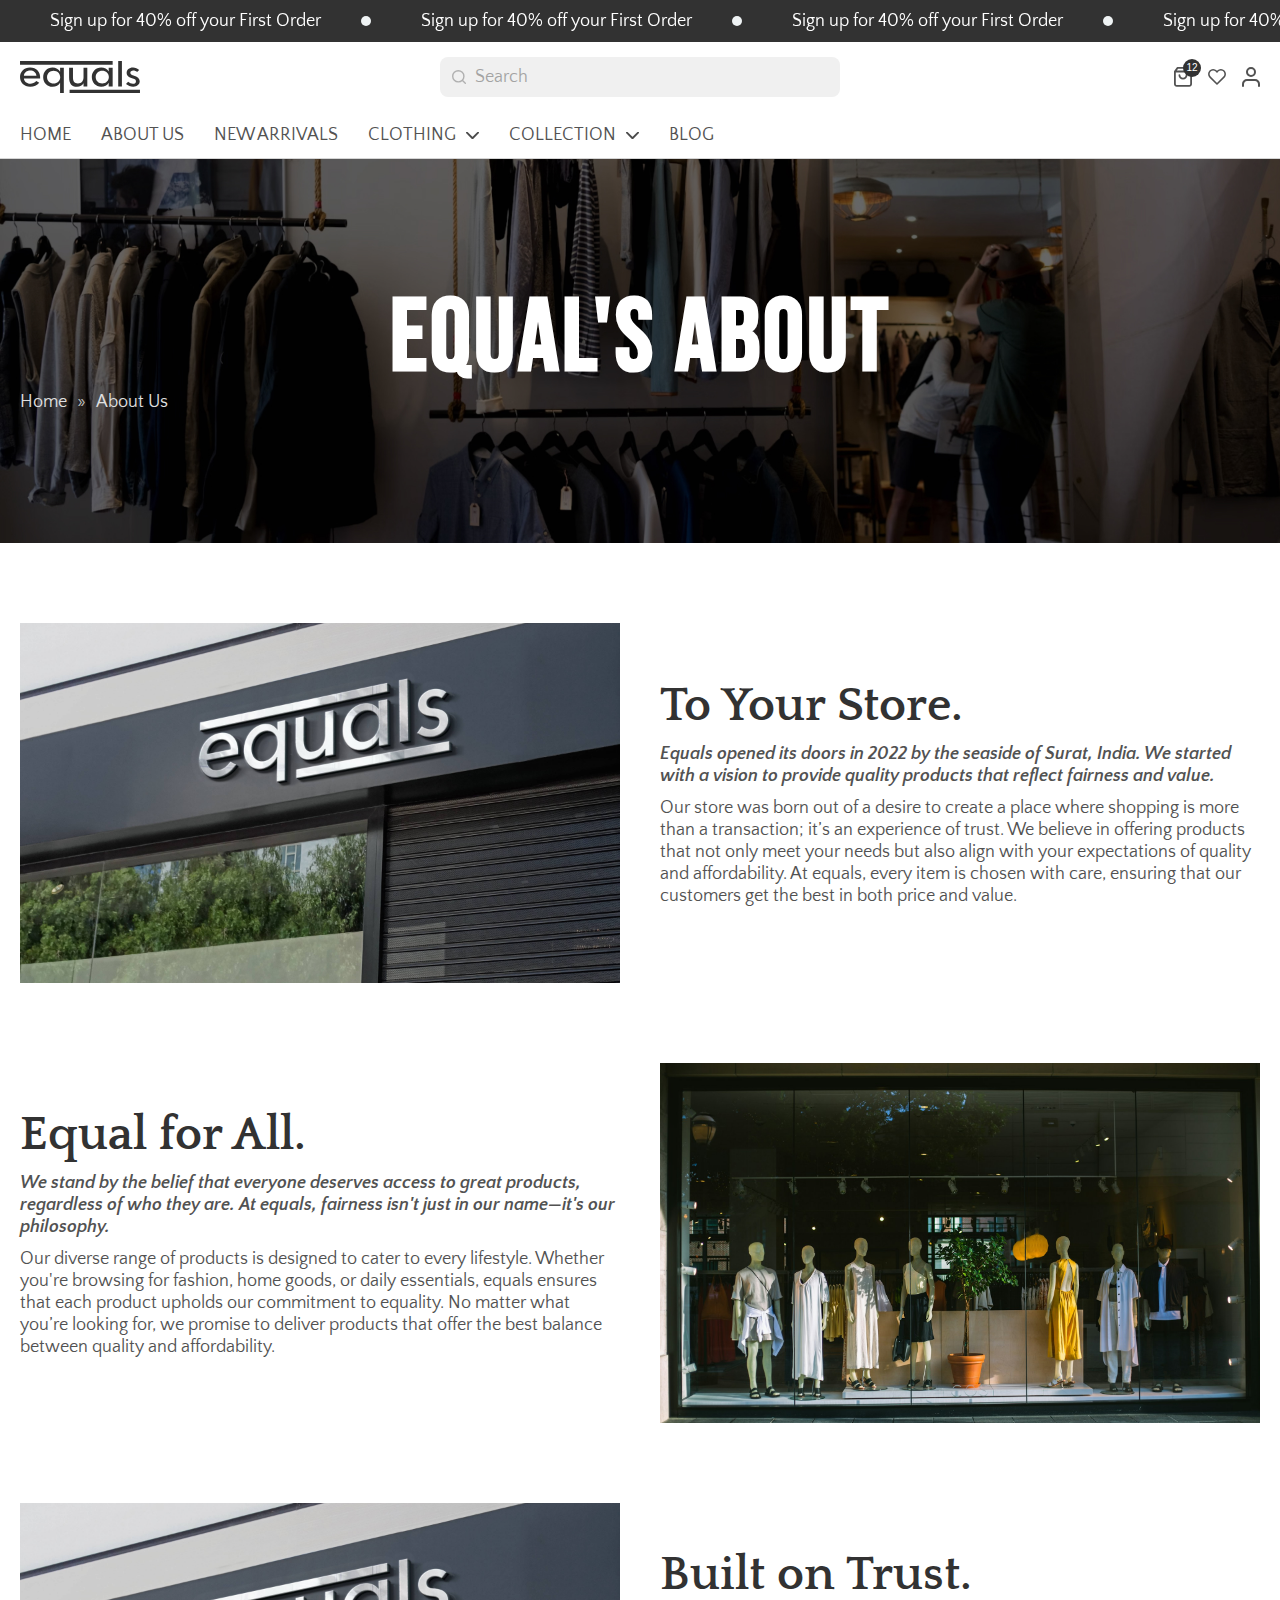
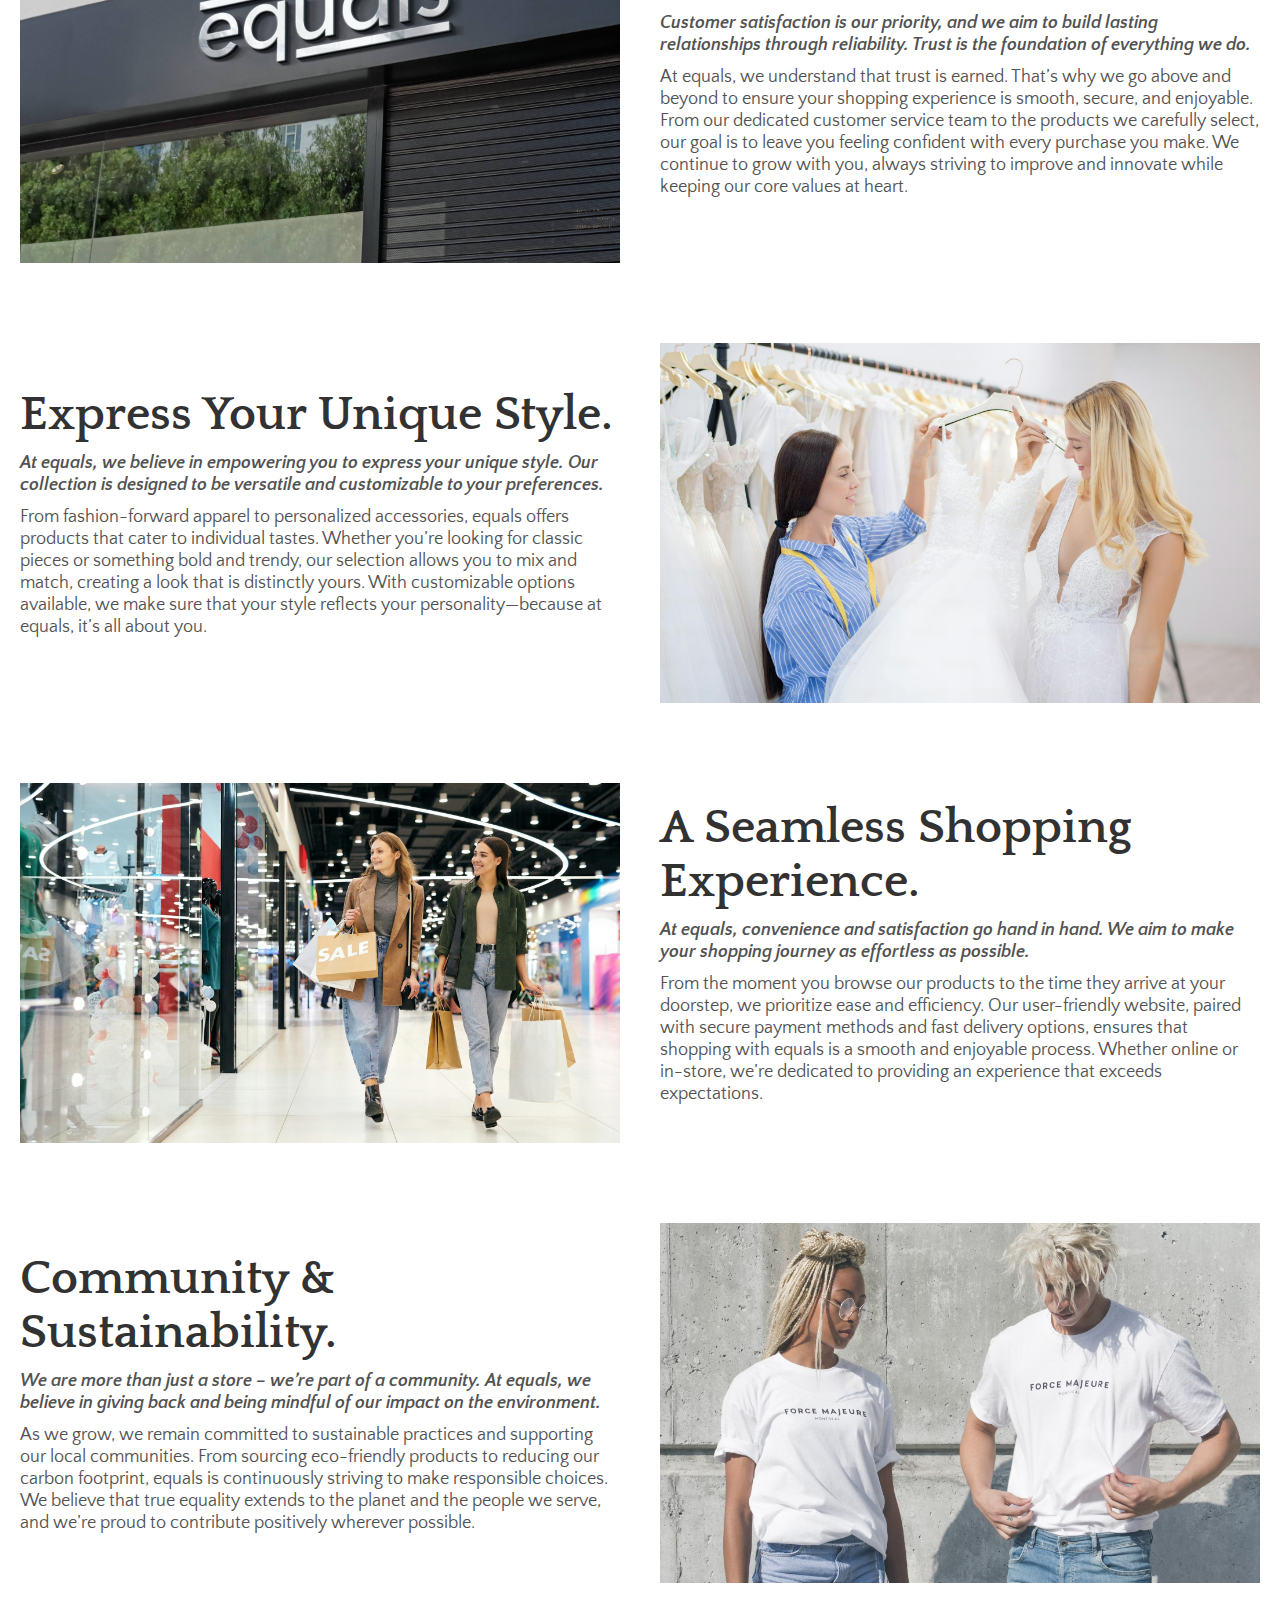
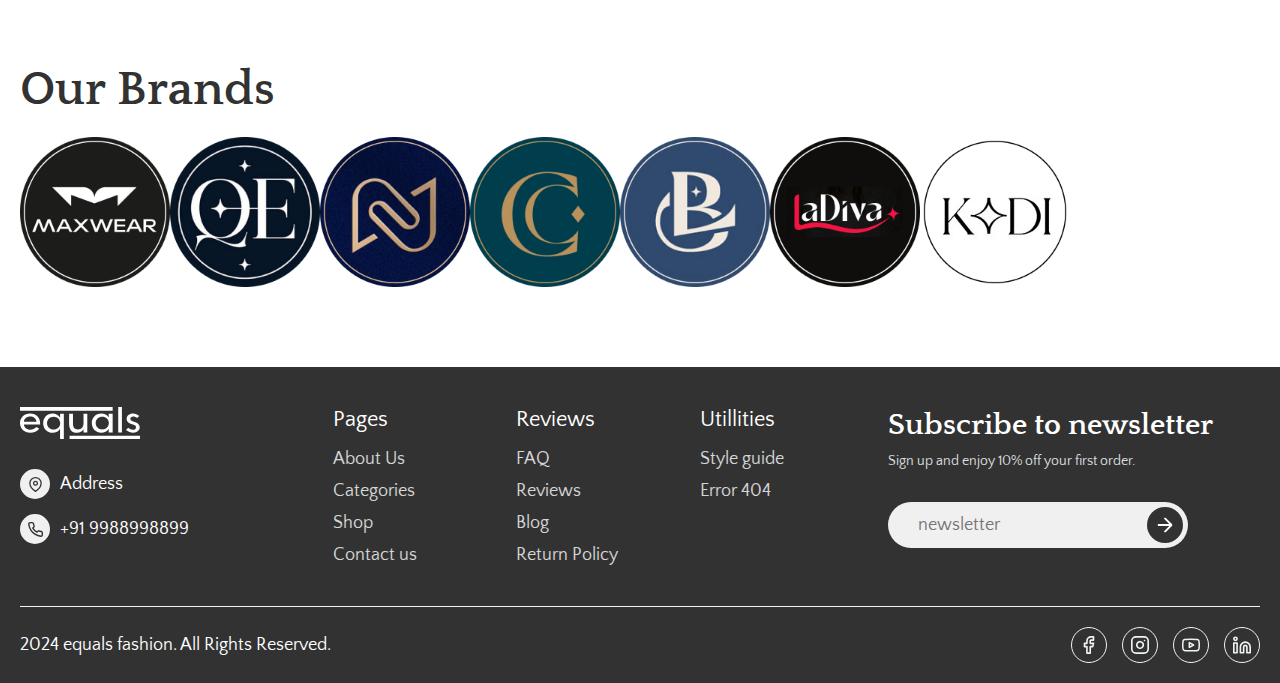
==== about-us.html @ 5f1e8dfd "about page" ====
<!DOCTYPE html>
<html lang="en">
  <head>
    <meta charset="UTF-8" />
    <meta name="viewport" content="width=device-width, initial-scale=1.0" />
    <title>Document</title>

    <!-- Third Party css -->
    <link
      rel="stylesheet"
      href="assets/css/swiper-bundle.min.css"
    />

    <!-- Style css -->
    <link rel="stylesheet" href="assets/css/style.css" />

    <!-- Component Css -->
    <link rel="stylesheet" href="assets/css/header.css" />
    <link rel="stylesheet" href="assets/css/footer.css" />
    <link rel="stylesheet" href="assets/css/hero-banner.css" />
    <link rel="stylesheet" href="assets/css/image-with-text.css" />
    <link rel="stylesheet" href="assets/css/brand-logo-slider.css" />
    <link rel="stylesheet" href="assets/css/cart-popup.css" /> 
  </head>
  <body class="theme-1">
    <!-- Heder Start -->
    <header>
      <!-- Top Header -->
      <div class="announcement-header">
        <div class="swiper announcement-bar">
          <!-- Additional required wrapper -->
          <div class="swiper-wrapper">
            <!-- Slides -->
            <div class="swiper-slide text-center">
              Sign up for 40% off your First Order
            </div>
            <div class="swiper-slide text-center">
              Sign up for 40% off your First Order
            </div>
            <div class="swiper-slide text-center">
              Sign up for 40% off your First Order
            </div>
            <div class="swiper-slide text-center">
              Sign up for 40% off your First Order
            </div>
            <div class="swiper-slide text-center">
              Sign up for 40% off your First Order
            </div>
            <div class="swiper-slide text-center">
              Sign up for 40% off your First Order
            </div>
            <div class="swiper-slide text-center">
              Sign up for 40% off your First Order
            </div>
            <div class="swiper-slide text-center">
              Sign up for 40% off your First Order
            </div>
            <div class="swiper-slide text-center">
              Sign up for 40% off your First Order
            </div>
          </div>
        </div>
      </div>

      <!-- Main Header -->
      <div class="main-header-wpr">
        <div class="container">
          <div class="top-header flex align-center">
            <div class="header-logo">
              <h1>
                <a href="#">
                  <svg
                    width="259"
                    height="70"
                    viewBox="0 0 259 70"
                    fill="none"
                    xmlns="http://www.w3.org/2000/svg"
                  >
                    <path
                      d="M258.457 43.9599C258.457 50.6799 252.697 55.5599 244.617 55.6399C238.777 55.7199 233.257 53.5599 228.777 49.8799L233.417 44.6799C236.457 47.3199 240.537 49.0799 243.977 48.9999C247.577 48.9999 250.377 46.9199 250.297 44.0399C250.297 40.6799 248.617 39.3199 243.497 37.8799C234.457 35.5599 230.217 32.0399 230.217 25.4799C230.217 18.9199 235.817 14.1999 243.657 14.0399C248.617 13.9599 253.817 15.9599 257.257 19.2399L252.777 23.7999C250.457 21.8799 247.177 20.5999 244.377 20.6799C240.697 20.6799 238.137 22.7599 238.137 25.4799C238.137 28.2799 239.897 29.8799 244.857 31.0799C253.977 33.2399 258.377 37.3199 258.457 43.9599Z"
                      fill="currentColor"
                    />
                    <path
                      d="M212 54.9999V0H220V55L212 54.9999Z"
                      fill="currentColor"
                    />
                    <path
                      d="M175.24 55.56C163.64 55.56 155 46.68 155 34.76C155 22.92 163.64 14.04 175.24 14.04C182.28 14.04 188.52 17.4 191.48 22.68L191.4 14.6H200V55H191.4L191.48 46.84C188.52 52.2 182.28 55.56 175.24 55.56ZM177.56 48.52C185.64 48.52 191.8 42.52 191.8 34.6C191.8 26.92 185.56 21 177.56 21C169.4 21 163.32 26.84 163.32 34.6C163.32 42.52 169.4 48.52 177.56 48.52Z"
                      fill="currentColor"
                    />
                    <path
                      d="M123.04 55.4801C111.2 55.4801 106 48.4401 106 35.4001V14.6001H114.32V35.1601C114.32 43.9601 117.28 48.5201 124.96 48.5201C132.96 48.5201 137.12 43.0001 137.12 35.0801V14.6001H145.28V55.0001H137.12V47.8001C134.4 52.2001 129.76 55.4801 123.04 55.4801Z"
                      fill="currentColor"
                    />
                    <path
                      d="M86.48 70V46.9201C83.68 52.2801 77.44 55.6401 70.24 55.6401C58.64 55.6401 50 46.7601 50 34.9201C50 23.0001 58.64 14.1201 70.24 14.1201C77.36 14.1201 83.6 17.6401 86.56 23.0001L86.48 14.6801H94.56V70H86.48ZM72.56 48.7601C80.56 48.7601 86.8 42.7601 86.8 35.0801C86.8 27.2401 80.64 21.1601 72.56 21.1601C64.4 21.1601 58.32 27.1601 58.32 35.0801C58.32 42.8401 64.4 48.7601 72.56 48.7601Z"
                      fill="currentColor"
                    />
                    <path
                      d="M22.08 55.72C8.72 55.72 0 46.68 0 34.76C0 22.92 8.96 14.04 21.68 14.04C35.36 14.04 44.64 23.96 43.44 37.72H8.4C8.8 44.28 14.72 49 22.08 49C26.96 49 31.12 47.64 35.2 43.24L41.52 47C36.8 52.68 30.16 55.72 22.08 55.72ZM8.4 31.64H35.44C34.8 24.92 29.44 20.52 21.84 20.52C14.48 20.52 8.96 25.08 8.4 31.64Z"
                      fill="currentColor"
                    />
                    <path d="M0 0H200V8H0V0Z" fill="currentColor" />
                    <path d="M107 62H259V70H107V62Z" fill="currentColor" />
                  </svg>
                </a>
              </h1>
            </div>
            <div class="header-search">
              <div class="header-search-form-wpr">
                <form action="#" class="header-search-form">
                  <input
                    type="text"
                    name="Search"
                    placeholder="Search"
                    id="header-search-input"
                  />
                  <div class="search-icons">
                    <svg
                      width="40"
                      height="40"
                      viewBox="0 0 40 40"
                      fill="none"
                      xmlns="http://www.w3.org/2000/svg"
                    >
                      <path
                        d="M38 38L29.3 29.3M34 18C34 26.8366 26.8366 34 18 34C9.16344 34 2 26.8366 2 18C2 9.16344 9.16344 2 18 2C26.8366 2 34 9.16344 34 18Z"
                        stroke="currentColor"
                        stroke-width="4"
                        stroke-linecap="round"
                        stroke-linejoin="round"
                      />
                    </svg>
                  </div>
                  <button class="search-clr-iocns">
                    <svg
                      xmlns="http://www.w3.org/2000/svg"
                      viewBox="0 0 24 24"
                      fill="currentColor"
                    >
                      <path
                        d="M11.9997 10.5865L16.9495 5.63672L18.3637 7.05093L13.4139 12.0007L18.3637 16.9504L16.9495 18.3646L11.9997 13.4149L7.04996 18.3646L5.63574 16.9504L10.5855 12.0007L5.63574 7.05093L7.04996 5.63672L11.9997 10.5865Z"
                      ></path>
                    </svg>
                  </button>
                </form>
              </div>
            </div>
            <div class="header-right-btn flex justify-end align-center">
              <ul class="right-icons-wpr flex align-center">
                <li class="header-search-li">
                  <button class="search-icons">
                    <svg
                      width="40"
                      height="40"
                      viewBox="0 0 40 40"
                      fill="none"
                      xmlns="http://www.w3.org/2000/svg"
                    >
                      <path
                        d="M38 38L29.3 29.3M34 18C34 26.8366 26.8366 34 18 34C9.16344 34 2 26.8366 2 18C2 9.16344 9.16344 2 18 2C26.8366 2 34 9.16344 34 18Z"
                        stroke="currentColor"
                        stroke-width="4"
                        stroke-linecap="round"
                        stroke-linejoin="round"
                      ></path>
                    </svg>
                  </button>
                </li>
                <li class="header-cart-li">
                  <button class="cart-icons" data-cart-items="12">
                    <svg
                      width="40"
                      height="44"
                      viewBox="0 0 40 44"
                      fill="none"
                      xmlns="http://www.w3.org/2000/svg"
                    >
                      <path
                        d="M2 10L8 2H32L38 10M2 10V38C2 39.0609 2.42143 40.0783 3.17157 40.8284C3.92172 41.5786 4.93913 42 6 42H34C35.0609 42 36.0783 41.5786 36.8284 40.8284C37.5786 40.0783 38 39.0609 38 38V10M2 10H38M28 18C28 20.1217 27.1571 22.1566 25.6569 23.6569C24.1566 25.1571 22.1217 26 20 26C17.8783 26 15.8434 25.1571 14.3431 23.6569C12.8429 22.1566 12 20.1217 12 18"
                        stroke="currentColor"
                        stroke-width="4"
                        stroke-linecap="round"
                        stroke-linejoin="round"
                      />
                    </svg>
                  </button>
                </li>
                <li class="header-wishlist-li">
                  <button>
                    <svg
                      width="46"
                      height="41"
                      viewBox="0 0 46 41"
                      fill="none"
                      xmlns="http://www.w3.org/2000/svg"
                    >
                      <path
                        d="M40.68 5.21999C39.6585 4.198 38.4456 3.38728 37.1107 2.83416C35.7758 2.28103 34.345 1.99634 32.9 1.99634C31.455 1.99634 30.0242 2.28103 28.6893 2.83416C27.3544 3.38728 26.1415 4.198 25.12 5.21999L23 7.33999L20.88 5.21999C18.8166 3.15661 16.0181 1.99741 13.1 1.99741C10.1819 1.99741 7.38338 3.15661 5.31999 5.21999C3.25661 7.28337 2.09741 10.0819 2.09741 13C2.09741 15.9181 3.25661 18.7166 5.31999 20.78L23 38.46L40.68 20.78C41.702 19.7585 42.5127 18.5456 43.0658 17.2107C43.6189 15.8758 43.9036 14.445 43.9036 13C43.9036 11.555 43.6189 10.1242 43.0658 8.78928C42.5127 7.45436 41.702 6.2415 40.68 5.21999Z"
                        stroke="currentColor"
                        stroke-width="4"
                        stroke-linecap="round"
                        stroke-linejoin="round"
                      />
                    </svg>
                  </button>
                </li>
                <li class="header-account-li">
                  <a href="#">
                    <svg
                      width="36"
                      height="40"
                      viewBox="0 0 36 40"
                      fill="none"
                      xmlns="http://www.w3.org/2000/svg"
                    >
                      <path
                        d="M34 38V34C34 31.8783 33.1571 29.8434 31.6569 28.3431C30.1566 26.8429 28.1217 26 26 26H10C7.87827 26 5.84344 26.8429 4.34315 28.3431C2.84285 29.8434 2 31.8783 2 34V38M26 10C26 14.4183 22.4183 18 18 18C13.5817 18 10 14.4183 10 10C10 5.58172 13.5817 2 18 2C22.4183 2 26 5.58172 26 10Z"
                        stroke="currentColor"
                        stroke-width="4"
                        stroke-linecap="round"
                        stroke-linejoin="round"
                      />
                    </svg>
                  </a>
                </li>
              </ul>
              <div class="menu-icons mob-only">
                <button>
                  <span class="line line-1"></span>
                  <span class="line line-2"></span>
                  <span class="line line-3"></span>
                </button>
              </div>
            </div>
          </div>

          <div class="header-nav">
            <nav>
              <div class="nav-wpr">
                <div class="mob-nav-logo-search mob-only-flex align-center">
                  <div class="nav-logo">
                    <a href="#">
                      <svg
                        width="259"
                        height="70"
                        viewBox="0 0 259 70"
                        fill="none"
                        xmlns="http://www.w3.org/2000/svg"
                      >
                        <path
                          d="M258.457 43.9599C258.457 50.6799 252.697 55.5599 244.617 55.6399C238.777 55.7199 233.257 53.5599 228.777 49.8799L233.417 44.6799C236.457 47.3199 240.537 49.0799 243.977 48.9999C247.577 48.9999 250.377 46.9199 250.297 44.0399C250.297 40.6799 248.617 39.3199 243.497 37.8799C234.457 35.5599 230.217 32.0399 230.217 25.4799C230.217 18.9199 235.817 14.1999 243.657 14.0399C248.617 13.9599 253.817 15.9599 257.257 19.2399L252.777 23.7999C250.457 21.8799 247.177 20.5999 244.377 20.6799C240.697 20.6799 238.137 22.7599 238.137 25.4799C238.137 28.2799 239.897 29.8799 244.857 31.0799C253.977 33.2399 258.377 37.3199 258.457 43.9599Z"
                          fill="currentColor"
                        ></path>
                        <path
                          d="M212 54.9999V0H220V55L212 54.9999Z"
                          fill="currentColor"
                        ></path>
                        <path
                          d="M175.24 55.56C163.64 55.56 155 46.68 155 34.76C155 22.92 163.64 14.04 175.24 14.04C182.28 14.04 188.52 17.4 191.48 22.68L191.4 14.6H200V55H191.4L191.48 46.84C188.52 52.2 182.28 55.56 175.24 55.56ZM177.56 48.52C185.64 48.52 191.8 42.52 191.8 34.6C191.8 26.92 185.56 21 177.56 21C169.4 21 163.32 26.84 163.32 34.6C163.32 42.52 169.4 48.52 177.56 48.52Z"
                          fill="currentColor"
                        ></path>
                        <path
                          d="M123.04 55.4801C111.2 55.4801 106 48.4401 106 35.4001V14.6001H114.32V35.1601C114.32 43.9601 117.28 48.5201 124.96 48.5201C132.96 48.5201 137.12 43.0001 137.12 35.0801V14.6001H145.28V55.0001H137.12V47.8001C134.4 52.2001 129.76 55.4801 123.04 55.4801Z"
                          fill="currentColor"
                        ></path>
                        <path
                          d="M86.48 70V46.9201C83.68 52.2801 77.44 55.6401 70.24 55.6401C58.64 55.6401 50 46.7601 50 34.9201C50 23.0001 58.64 14.1201 70.24 14.1201C77.36 14.1201 83.6 17.6401 86.56 23.0001L86.48 14.6801H94.56V70H86.48ZM72.56 48.7601C80.56 48.7601 86.8 42.7601 86.8 35.0801C86.8 27.2401 80.64 21.1601 72.56 21.1601C64.4 21.1601 58.32 27.1601 58.32 35.0801C58.32 42.8401 64.4 48.7601 72.56 48.7601Z"
                          fill="currentColor"
                        ></path>
                        <path
                          d="M22.08 55.72C8.72 55.72 0 46.68 0 34.76C0 22.92 8.96 14.04 21.68 14.04C35.36 14.04 44.64 23.96 43.44 37.72H8.4C8.8 44.28 14.72 49 22.08 49C26.96 49 31.12 47.64 35.2 43.24L41.52 47C36.8 52.68 30.16 55.72 22.08 55.72ZM8.4 31.64H35.44C34.8 24.92 29.44 20.52 21.84 20.52C14.48 20.52 8.96 25.08 8.4 31.64Z"
                          fill="currentColor"
                        ></path>
                        <path d="M0 0H200V8H0V0Z" fill="currentColor"></path>
                        <path
                          d="M107 62H259V70H107V62Z"
                          fill="currentColor"
                        ></path>
                      </svg>
                    </a>
                  </div>

                  <div class="mob-nav-close menu-icons">
                    <button>
                      <span class="line line-1"></span>
                      <span class="line line-2"></span>
                      <span class="line line-3"></span>
                    </button>
                  </div>
                </div>
                <ul class="main-nav-ul">
                  <li class="nav-items"><a href="#">Home</a></li>
                  <li class="nav-items"><a href="#">About us</a></li>
                  <li class="nav-items"><a href="#">New Arrivals</a></li>
                  <li class="nav-items" data-nav-name="Clothing">
                    <a href="#">Clothing</a>
                    <div class="mega-menu inner-menu" main-inner-open="false">
                      <div class="mg-menu-container container">
                        <div class="inside-menu-heading">
                          <div
                            class="in-menu-wpr mob-only-flex align-center main-back-arrow"
                          >
                            <div class="icons">
                              <svg
                                xmlns="http://www.w3.org/2000/svg"
                                viewBox="0 0 24 24"
                                fill="currentColor"
                              >
                                <path
                                  d="M10.8284 12.0007L15.7782 16.9504L14.364 18.3646L8 12.0007L14.364 5.63672L15.7782 7.05093L10.8284 12.0007Z"
                                ></path>
                              </svg>
                            </div>
                            <p class="nav-heading-name"></p>
                          </div>
                        </div>
                        <div class="mg-menu-wpr flex justify-center">
                          <div class="mg-list-main" style="--list-column: 3">
                            <div class="mg-list-items">
                              <div
                                class="mg-list-heading"
                                data-nav-name="Shop By Category"
                              >
                                <p>Shop By Category</p>
                              </div>
                              <div
                                class="mg-links-wpr column-2"
                                sub-inner-open="false"
                              >
                                <div class="inside-menu-heading">
                                  <div
                                    class="in-menu-wpr mob-only-flex align-center inner-back-arrow"
                                  >
                                    <div class="icons">
                                      <svg
                                        xmlns="http://www.w3.org/2000/svg"
                                        viewBox="0 0 24 24"
                                        fill="currentColor"
                                      >
                                        <path
                                          d="M10.8284 12.0007L15.7782 16.9504L14.364 18.3646L8 12.0007L14.364 5.63672L15.7782 7.05093L10.8284 12.0007Z"
                                        ></path>
                                      </svg>
                                    </div>
                                    <p class="nav-heading-name"></p>
                                  </div>
                                </div>
                                <ul class="mg-link-ul">
                                  <li class="mg-link-li">
                                    <a href="#">beachwear</a>
                                  </li>
                                  <li class="mg-link-li">
                                    <a href="#">blouses</a>
                                  </li>
                                  <li class="mg-link-li">
                                    <a href="#">coats</a>
                                  </li>
                                  <li class="mg-link-li">
                                    <a href="#">denim</a>
                                  </li>
                                  <li class="mg-link-li">
                                    <a href="#">dresses</a>
                                  </li>
                                  <li class="mg-link-li">
                                    <a href="#">jeckets</a>
                                  </li>
                                  <li class="mg-link-li">
                                    <a href="#">jense</a>
                                  </li>
                                  <li class="mg-link-li">
                                    <a href="#">jumpsuits</a>
                                  </li>
                                  <li class="mg-link-li">
                                    <a href="#">skirts</a>
                                  </li>
                                  <li class="mg-link-li">
                                    <a href="#">Shorts</a>
                                  </li>
                                  <li class="mg-link-li">
                                    <a href="#">shirts</a>
                                  </li>
                                  <li class="mg-link-li">
                                    <a href="#">sweters</a>
                                  </li>
                                  <li class="mg-link-li">
                                    <a href="#">tops</a>
                                  </li>
                                  <li class="mg-link-li">
                                    <a href="#">pants</a>
                                  </li>
                                </ul>
                              </div>
                            </div>

                            <div class="mg-list-items">
                              <div
                                class="mg-list-heading"
                                data-nav-name="Tranding now"
                              >
                                <p>Tranding now</p>
                              </div>
                              <div class="mg-links-wpr" sub-inner-open="false">
                                <div class="inside-menu-heading">
                                  <div
                                    class="in-menu-wpr mob-only-flex align-center inner-back-arrow"
                                  >
                                    <div class="icons">
                                      <svg
                                        xmlns="http://www.w3.org/2000/svg"
                                        viewBox="0 0 24 24"
                                        fill="currentColor"
                                      >
                                        <path
                                          d="M10.8284 12.0007L15.7782 16.9504L14.364 18.3646L8 12.0007L14.364 5.63672L15.7782 7.05093L10.8284 12.0007Z"
                                        ></path>
                                      </svg>
                                    </div>
                                    <p class="nav-heading-name"></p>
                                  </div>
                                </div>
                                <ul class="mg-link-ul">
                                  <li class="mg-link-li">
                                    <a href="#">Autum must-haves</a>
                                  </li>
                                  <li class="mg-link-li">
                                    <a href="#">starting to coll</a>
                                  </li>
                                  <li class="mg-link-li">
                                    <a href="#">for rainy days</a>
                                  </li>
                                </ul>
                              </div>
                            </div>
                            <div class="mg-list-items">
                              <div
                                class="mg-list-heading"
                                data-nav-name="What to ware"
                              >
                                <p>What to ware</p>
                              </div>
                              <div class="mg-links-wpr" sub-inner-open="false">
                                <div class="inside-menu-heading">
                                  <div
                                    class="in-menu-wpr mob-only-flex align-center inner-back-arrow"
                                  >
                                    <div class="icons">
                                      <svg
                                        xmlns="http://www.w3.org/2000/svg"
                                        viewBox="0 0 24 24"
                                        fill="currentColor"
                                      >
                                        <path
                                          d="M10.8284 12.0007L15.7782 16.9504L14.364 18.3646L8 12.0007L14.364 5.63672L15.7782 7.05093L10.8284 12.0007Z"
                                        ></path>
                                      </svg>
                                    </div>
                                    <p class="nav-heading-name"></p>
                                  </div>
                                </div>
                                <ul class="mg-link-ul">
                                  <li class="mg-link-li">
                                    <a href="#">for timeless style</a>
                                  </li>
                                  <li class="mg-link-li">
                                    <a href="#">for the perfect jeans fit</a>
                                  </li>
                                  <li class="mg-link-li">
                                    <a href="#">in warm weather</a>
                                  </li>
                                  <li class="mg-link-li">
                                    <a href="#">to a special Event</a>
                                  </li>
                                  <li class="mg-link-li">
                                    <a href="#">on vacation</a>
                                  </li>
                                  <li class="mg-link-li">
                                    <a href="#">for a night out</a>
                                  </li>
                                  <li class="mg-link-li">
                                    <a href="#">on the weekend</a>
                                  </li>
                                </ul>
                              </div>
                            </div>
                          </div>
                          <div class="mg-preview-block">
                            <div class="mg-preview-img">
                              <img
                                src="https://encrypted-tbn1.gstatic.com/shopping?q=tbn:ANd9GcS89el2em9VE9dzPqCod9If4Jk9s-qvOZVC8JcyHjJ1i11rXTmRs-jC98ILQswOl1NLkVuxGxM-uy_FyFKmRinmot83MFB3rMFJLI8whJB6"
                                alt=""
                                class="img-cover"
                              />
                              <div class="mg-preview-label">
                                <a href="#">On The weekend</a>
                              </div>
                            </div>
                          </div>
                        </div>
                      </div>
                    </div>
                  </li>
                  <li class="nav-items" data-nav-name="Collection">
                    <a href="#">Collection </a>

                    <div class="sub-menu inner-menu" main-inner-open="false">
                      <div class="inside-menu-heading">
                        <div
                          class="in-menu-wpr mob-only-flex align-center main-back-arrow"
                        >
                          <div class="icons" data-nav-target="main-inner-open">
                            <svg
                              xmlns="http://www.w3.org/2000/svg"
                              viewBox="0 0 24 24"
                              fill="currentColor"
                            >
                              <path
                                d="M10.8284 12.0007L15.7782 16.9504L14.364 18.3646L8 12.0007L14.364 5.63672L15.7782 7.05093L10.8284 12.0007Z"
                              ></path>
                            </svg>
                          </div>
                          <p class="nav-heading-name"></p>
                        </div>
                      </div>
                      <ul class="sub-nav-ul">
                        <li class="sub-nav-items"><a href="#">Link 1</a></li>
                        <li class="sub-nav-items"><a href="#">Link 2</a></li>
                        <li class="sub-nav-items"><a href="#">Link 3</a></li>
                        <li class="sub-nav-items"><a href="#">Link 4</a></li>
                      </ul>
                    </div>
                  </li>
                  <li class="nav-items"><a href="#">Blog</a></li>
                </ul>
              </div>
            </nav>

            <!-- <div class="mobile-header-search">
                        <div class="header-search">
                            <form action="#" class="header-search-form">
                                <input type="text" name="Search" placeholder="Search" id="header-search-input">
                                <div class="search-icons">
                                    <svg width="40" height="40" viewBox="0 0 40 40" fill="none" xmlns="http://www.w3.org/2000/svg"><path d="M38 38L29.3 29.3M34 18C34 26.8366 26.8366 34 18 34C9.16344 34 2 26.8366 2 18C2 9.16344 9.16344 2 18 2C26.8366 2 34 9.16344 34 18Z" stroke="currentColor" stroke-width="4" stroke-linecap="round" stroke-linejoin="round"></path></svg>
                                </div>
                                <button class="search-clr-iocns">
                                    <svg xmlns="http://www.w3.org/2000/svg" viewBox="0 0 24 24" fill="currentColor"><path d="M11.9997 10.5865L16.9495 5.63672L18.3637 7.05093L13.4139 12.0007L18.3637 16.9504L16.9495 18.3646L11.9997 13.4149L7.04996 18.3646L5.63574 16.9504L10.5855 12.0007L5.63574 7.05093L7.04996 5.63672L11.9997 10.5865Z"></path></svg>
                                </button>
                            </form>
                        </div>
                    </div> -->
          </div>
        </div>
      </div>
    </header>
    <!-- Heder End -->

    <main>
      <!-- START HERO BANNER SECTION -->
      <section class="small-banner-section">
        <div class="img-box">
            <img src="assets/images/About-desk-banner.jpg" alt="" class="img-cover desk-only">
            <img src="assets/images/About-mob-banner.jpg" alt="" class="img-cover mob-only">
        </div>
        <div class="sm-banner-wpr">
          <div class="container">
            <div class="sm-bnr-heading text-uppercase text-center">
              <h2>Equal's About</h2>
            </div>
            <!-- START BREADCRUMB SECTION -->
            <div class="breadcrumb-section"> 
              <ul class="breadcrumb">
                <li><a href="#">Home</a></li> 
                <li class="current"><p>About Us</p></li>
              </ul> 
            </div>
            <!-- START BREADCRUMB SECTION -->
          </div>
        </div>
      </section>
      <!-- END HERO BANNER SECTION -->

      

      <!-- START IMAGE WITH TEXT SECTION -->
       <section class="image-text-section main-section">
        <div class="container">
            <div class="img-with-text-wpr flex align-center">
                <div class="img-text-items left-image-wpr">
                    <div class="img-box">
                        <img src="assets/images/equals-store.jpg" alt="" class="img-cover">
                    </div>
                </div>
                <div class="img-text-items right-text-wpr">
                  <div class="img-text-wpr">
                    <div class="cont-wpr">
                        <h2 class="heading-text">To Your Store.</h2>
                        <p><b><i>Equals opened its doors in 2022 by the seaside of Surat, India. We started with a vision to provide quality products that reflect fairness and value.</i></b></p>
                        <p>Our store was born out of a desire to create a place where shopping is more than a transaction; it’s an experience of trust. We believe in offering products that not only meet your needs but also align with your expectations of quality and affordability. At equals, every item is chosen with care, ensuring that our customers get the best in both price and value.</p>
                    </div>
                  </div>
                </div>
            </div>
        </div>
       </section>
      <!-- END IMAGE WITH TEXT SECTION -->

      <!-- START IMAGE WITH TEXT SECTION -->
      <section class="image-text-section main-section">
        <div class="container">
            <div class="img-with-text-wpr flex align-center row-reverse">
                <div class="img-text-items left-image-wpr">
                    <div class="img-box">
                        <img src="assets/images/equals-for-all.jpg" alt="" class="img-cover">
                    </div>
                </div>
                <div class="img-text-items right-text-wpr">
                  <div class="img-text-wpr">
                    <div class="cont-wpr">
                        <h2 class="heading-text">Equal for All.</h2>
                        <p><b><i>We stand by the belief that everyone deserves access to great products, regardless of who they are. At equals, fairness isn't just in our name—it's our philosophy.</i></b></p>
                        <p>Our diverse range of products is designed to cater to every lifestyle. Whether you're browsing for fashion, home goods, or daily essentials, equals ensures that each product upholds our commitment to equality. No matter what you’re looking for, we promise to deliver products that offer the best balance between quality and affordability.</p>
                    </div>
                  </div>
                </div>
            </div>
        </div>
       </section>
      <!-- END IMAGE WITH TEXT SECTION -->

      <!-- START IMAGE WITH TEXT SECTION -->
      <section class="image-text-section main-section">
        <div class="container">
            <div class="img-with-text-wpr flex align-center">
                <div class="img-text-items left-image-wpr">
                    <div class="img-box">
                        <img src="assets/images/equals-store.jpg" alt="" class="img-cover">
                    </div>
                </div>
                <div class="img-text-items right-text-wpr">
                  <div class="img-text-wpr">
                    <div class="cont-wpr">
                        <h2 class="heading-text">Built on Trust.</h2>
                        <p><b><i>Customer satisfaction is our priority, and we aim to build lasting relationships through reliability. Trust is the foundation of everything we do.</i></b></p>
                        <p>At equals, we understand that trust is earned. That’s why we go above and beyond to ensure your shopping experience is smooth, secure, and enjoyable. From our dedicated customer service team to the products we carefully select, our goal is to leave you feeling confident with every purchase you make. We continue to grow with you, always striving to improve and innovate while keeping our core values at heart.</p>
                    </div>
                  </div>
                </div>
            </div>
        </div>
       </section>
      <!-- END IMAGE WITH TEXT SECTION -->

      <!-- START IMAGE WITH TEXT SECTION -->
      <section class="image-text-section main-section">
        <div class="container">
            <div class="img-with-text-wpr flex align-center row-reverse">
                <div class="img-text-items left-image-wpr">
                    <div class="img-box">
                        <img src="assets/images/express-your-style.jpg" alt="" class="img-cover">
                    </div>
                </div>
                <div class="img-text-items right-text-wpr">
                  <div class="img-text-wpr">
                    <div class="cont-wpr">
                        <h2 class="heading-text">Express Your Unique Style.</h2>
                        <p><b><i>At equals, we believe in empowering you to express your unique style. Our collection is designed to be versatile and customizable to your preferences.</i></b></p>
                        <p>From fashion-forward apparel to personalized accessories, equals offers products that cater to individual tastes. Whether you’re looking for classic pieces or something bold and trendy, our selection allows you to mix and match, creating a look that is distinctly yours. With customizable options available, we make sure that your style reflects your personality—because at equals, it’s all about you.</p>
                    </div>
                  </div>
                </div>
            </div>
        </div>
       </section>
      <!-- END IMAGE WITH TEXT SECTION -->

      <!-- START IMAGE WITH TEXT SECTION -->
      <section class="image-text-section main-section">
        <div class="container">
            <div class="img-with-text-wpr flex align-center">
                <div class="img-text-items left-image-wpr">
                    <div class="img-box">
                        <img src="assets/images/shopping-experience.jpg" alt="" class="img-cover">
                    </div>
                </div>
                <div class="img-text-items right-text-wpr">
                  <div class="img-text-wpr">
                    <div class="cont-wpr">
                        <h2 class="heading-text">A Seamless Shopping Experience.</h2>
                        <p><b><i>At equals, convenience and satisfaction go hand in hand. We aim to make your shopping journey as effortless as possible.</i></b></p>
                        <p>From the moment you browse our products to the time they arrive at your doorstep, we prioritize ease and efficiency. Our user-friendly website, paired with secure payment methods and fast delivery options, ensures that shopping with equals is a smooth and enjoyable process. Whether online or in-store, we’re dedicated to providing an experience that exceeds expectations.</p>
                    </div>
                  </div>
                </div>
            </div>
        </div>
       </section>
      <!-- END IMAGE WITH TEXT SECTION -->

      <!-- START IMAGE WITH TEXT SECTION -->
      <section class="image-text-section main-section">
        <div class="container">
            <div class="img-with-text-wpr flex align-center row-reverse">
                <div class="img-text-items left-image-wpr">
                    <div class="img-box">
                        <img src="assets/images/community-sustainability.jpg" alt="" class="img-cover">
                    </div>
                </div>
                <div class="img-text-items right-text-wpr">
                  <div class="img-text-wpr">
                    <div class="cont-wpr">
                        <h2 class="heading-text">Community & Sustainability.</h2>
                        <p><b><i>We are more than just a store – we’re part of a community. At equals, we believe in giving back and being mindful of our impact on the environment.</i></b></p>
                        <p>As we grow, we remain committed to sustainable practices and supporting our local communities. From sourcing eco-friendly products to reducing our carbon footprint, equals is continuously striving to make responsible choices. We believe that true equality extends to the planet and the people we serve, and we’re proud to contribute positively wherever possible.</p>
                    </div>
                  </div>
                </div>
            </div>
        </div>
       </section>
      <!-- END IMAGE WITH TEXT SECTION -->
       <!-- START BRAND LOGO SECTION -->
      <section class="brand-logo-section main-section">
        <div class="container">
          <div class="section-headding">
            <h2 class="headding-name">Our Brands</h2>
            <!-- <div class="slider-btn-grp">
                        <div class="slider-nav">
                            <svg xmlns="http://www.w3.org/2000/svg" viewBox="0 0 24 24" fill="currentColor"><path d="M7.82843 10.9999H20V12.9999H7.82843L13.1924 18.3638L11.7782 19.778L4 11.9999L11.7782 4.22168L13.1924 5.63589L7.82843 10.9999Z"></path></svg>
                        </div>
                        <div class="slider-nav">
                            <svg xmlns="http://www.w3.org/2000/svg" viewBox="0 0 24 24" fill="currentColor"><path d="M16.1716 10.9999L10.8076 5.63589L12.2218 4.22168L20 11.9999L12.2218 19.778L10.8076 18.3638L16.1716 12.9999H4V10.9999H16.1716Z"></path></svg>
                        </div>
                    </div> -->
          </div>
          <div class="brand-logo-swiper swiper">
            <div class="swiper-wrapper">
              <div class="swiper-slide">
                <div class="img-box">
                  <img
                    src="assets/images/maxwear.png"
                    alt=""
                    class="img-cover"
                  />
                </div>
              </div>
              <div class="swiper-slide">
                <div class="img-box">
                  <img src="assets/images/quene.png" alt="" class="img-cover" />
                </div>
              </div>
              <div class="swiper-slide">
                <div class="img-box">
                  <img
                    src="assets/images/namosa.png"
                    alt=""
                    class="img-cover"
                  />
                </div>
              </div>
              <div class="swiper-slide">
                <div class="img-box">
                  <img src="assets/images/CC.png" alt="" class="img-cover" />
                </div>
              </div>
              <div class="swiper-slide">
                <div class="img-box">
                  <img src="assets/images/BL.png" alt="" class="img-cover" />
                </div>
              </div>
              <div class="swiper-slide">
                <div class="img-box">
                  <img
                    src="assets/images/ladiva.png"
                    alt=""
                    class="img-cover"
                  />
                </div>
              </div>
              <div class="swiper-slide">
                <div class="img-box">
                  <img src="assets/images/kadi.png" alt="" class="img-cover" />
                </div>
              </div>
            </div>
          </div>
        </div>
      </section>
      <!-- End BRAND LOGO SECTION -->
    </main>

    <!-- Footer Start -->
    <footer>
      <div class="container">
        <div class="footer-wpr grid">
          <div class="ftr-equal">
            <div class="ftr-logo">
              <a href="#">
                <svg
                  width="259"
                  height="70"
                  viewBox="0 0 259 70"
                  fill="none"
                  xmlns="http://www.w3.org/2000/svg"
                >
                  <path
                    d="M258.457 43.9599C258.457 50.6799 252.697 55.5599 244.617 55.6399C238.777 55.7199 233.257 53.5599 228.777 49.8799L233.417 44.6799C236.457 47.3199 240.537 49.0799 243.977 48.9999C247.577 48.9999 250.377 46.9199 250.297 44.0399C250.297 40.6799 248.617 39.3199 243.497 37.8799C234.457 35.5599 230.217 32.0399 230.217 25.4799C230.217 18.9199 235.817 14.1999 243.657 14.0399C248.617 13.9599 253.817 15.9599 257.257 19.2399L252.777 23.7999C250.457 21.8799 247.177 20.5999 244.377 20.6799C240.697 20.6799 238.137 22.7599 238.137 25.4799C238.137 28.2799 239.897 29.8799 244.857 31.0799C253.977 33.2399 258.377 37.3199 258.457 43.9599Z"
                    fill="currentColor"
                  ></path>
                  <path
                    d="M212 54.9999V0H220V55L212 54.9999Z"
                    fill="currentColor"
                  ></path>
                  <path
                    d="M175.24 55.56C163.64 55.56 155 46.68 155 34.76C155 22.92 163.64 14.04 175.24 14.04C182.28 14.04 188.52 17.4 191.48 22.68L191.4 14.6H200V55H191.4L191.48 46.84C188.52 52.2 182.28 55.56 175.24 55.56ZM177.56 48.52C185.64 48.52 191.8 42.52 191.8 34.6C191.8 26.92 185.56 21 177.56 21C169.4 21 163.32 26.84 163.32 34.6C163.32 42.52 169.4 48.52 177.56 48.52Z"
                    fill="currentColor"
                  ></path>
                  <path
                    d="M123.04 55.4801C111.2 55.4801 106 48.4401 106 35.4001V14.6001H114.32V35.1601C114.32 43.9601 117.28 48.5201 124.96 48.5201C132.96 48.5201 137.12 43.0001 137.12 35.0801V14.6001H145.28V55.0001H137.12V47.8001C134.4 52.2001 129.76 55.4801 123.04 55.4801Z"
                    fill="currentColor"
                  ></path>
                  <path
                    d="M86.48 70V46.9201C83.68 52.2801 77.44 55.6401 70.24 55.6401C58.64 55.6401 50 46.7601 50 34.9201C50 23.0001 58.64 14.1201 70.24 14.1201C77.36 14.1201 83.6 17.6401 86.56 23.0001L86.48 14.6801H94.56V70H86.48ZM72.56 48.7601C80.56 48.7601 86.8 42.7601 86.8 35.0801C86.8 27.2401 80.64 21.1601 72.56 21.1601C64.4 21.1601 58.32 27.1601 58.32 35.0801C58.32 42.8401 64.4 48.7601 72.56 48.7601Z"
                    fill="currentColor"
                  ></path>
                  <path
                    d="M22.08 55.72C8.72 55.72 0 46.68 0 34.76C0 22.92 8.96 14.04 21.68 14.04C35.36 14.04 44.64 23.96 43.44 37.72H8.4C8.8 44.28 14.72 49 22.08 49C26.96 49 31.12 47.64 35.2 43.24L41.52 47C36.8 52.68 30.16 55.72 22.08 55.72ZM8.4 31.64H35.44C34.8 24.92 29.44 20.52 21.84 20.52C14.48 20.52 8.96 25.08 8.4 31.64Z"
                    fill="currentColor"
                  ></path>
                  <path d="M0 0H200V8H0V0Z" fill="currentColor"></path>
                  <path d="M107 62H259V70H107V62Z" fill="currentColor"></path>
                </svg>
              </a>
            </div>
            <ul class="ftr-about-grp">
              <li class="ftr-about-items">
                <a href="#">
                  <div class="icons">
                    <svg
                      width="40"
                      height="48"
                      viewBox="0 0 40 48"
                      fill="none"
                      xmlns="http://www.w3.org/2000/svg"
                    >
                      <path
                        d="M38 20C38 34 20 46 20 46C20 46 2 34 2 20C2 15.2261 3.89642 10.6477 7.27208 7.27208C10.6477 3.89642 15.2261 2 20 2C24.7739 2 29.3523 3.89642 32.7279 7.27208C36.1036 10.6477 38 15.2261 38 20Z"
                        stroke="currentColor"
                        stroke-width="4"
                        stroke-linecap="round"
                        stroke-linejoin="round"
                      />
                      <path
                        d="M20 26C23.3137 26 26 23.3137 26 20C26 16.6863 23.3137 14 20 14C16.6863 14 14 16.6863 14 20C14 23.3137 16.6863 26 20 26Z"
                        stroke="currentColor"
                        stroke-width="4"
                        stroke-linecap="round"
                        stroke-linejoin="round"
                      />
                    </svg>
                  </div>
                  <p>Address</p>
                </a>
              </li>
              <li class="ftr-about-items">
                <a href="#">
                  <div class="icons">
                    <svg
                      width="44"
                      height="44"
                      viewBox="0 0 44 44"
                      fill="none"
                      xmlns="http://www.w3.org/2000/svg"
                    >
                      <path
                        d="M41.9999 31.84V37.84C42.0021 38.397 41.888 38.9483 41.6649 39.4586C41.4417 39.969 41.1145 40.4271 40.704 40.8037C40.2936 41.1802 39.809 41.4669 39.2814 41.6454C38.7537 41.8238 38.1946 41.8901 37.6399 41.84C31.4855 41.1712 25.5739 39.0682 20.3799 35.7C15.5475 32.6293 11.4505 28.5323 8.37987 23.7C4.99982 18.4824 2.89635 12.5419 2.23987 6.35995C2.18989 5.80688 2.25562 5.24947 2.43287 4.7232C2.61012 4.19693 2.89501 3.71333 3.2694 3.30319C3.64379 2.89306 4.09948 2.56537 4.60745 2.34099C5.11542 2.11662 5.66455 2.00047 6.21987 1.99995H12.2199C13.1905 1.9904 14.1314 2.33411 14.8674 2.96702C15.6033 3.59992 16.084 4.47884 16.2199 5.43995C16.4731 7.36008 16.9428 9.2454 17.6199 11.0599C17.889 11.7758 17.9472 12.5538 17.7877 13.3017C17.6282 14.0496 17.2576 14.7362 16.7199 15.28L14.1799 17.8199C17.027 22.827 21.1728 26.9728 26.1799 29.82L28.7199 27.28C29.2636 26.7422 29.9502 26.3716 30.6981 26.2121C31.446 26.0526 32.224 26.1109 32.9399 26.3799C34.7544 27.0571 36.6397 27.5267 38.5599 27.78C39.5314 27.917 40.4187 28.4064 41.0529 29.1549C41.6872 29.9035 42.0242 30.8591 41.9999 31.84Z"
                        stroke="currentColor"
                        stroke-width="4"
                        stroke-linecap="round"
                        stroke-linejoin="round"
                      />
                    </svg>
                  </div>
                  <p>+91 9988998899</p>
                </a>
              </li>
            </ul>
          </div>
          <div class="ftr-links-wpr">
            <div class="ft-links-grp">
              <div class="ft-link-heading">
                <h6 class="fs1">Pages</h6>
              </div>
              <ul class="ft-link-ul">
                <li class="ft-links-items"><a href="#">About Us</a></li>
                <li class="ft-links-items"><a href="#">Categories</a></li>
                <li class="ft-links-items"><a href="#">Shop</a></li>
                <li class="ft-links-items"><a href="#">Contact us</a></li>
              </ul>
            </div>
            <div class="ft-links-grp">
              <div class="ft-link-heading">
                <h6 class="fs1">Reviews</h6>
              </div>
              <ul class="ft-link-ul">
                <li class="ft-links-items"><a href="#">FAQ</a></li>
                <li class="ft-links-items"><a href="#">Reviews</a></li>
                <li class="ft-links-items"><a href="#">Blog</a></li>
                <li class="ft-links-items"><a href="#">Return Policy</a></li>
              </ul>
            </div>
            <div class="ft-links-grp">
              <div class="ft-link-heading">
                <h6 class="fs1">utillities</h6>
              </div>
              <ul class="ft-link-ul">
                <li class="ft-links-items"><a href="#">Style guide</a></li>
                <li class="ft-links-items"><a href="#">Error 404</a></li>
              </ul>
            </div>
          </div>
          <div class="ftr-newsletter">
            <div class="nl-heading">
              <h5>Subscribe to newsletter</h5>
              <p>Sign up and enjoy 10% off your first order.</p>
            </div>
            <div class="newsletter-form-wpr">
              <form action="#">
                <input type="text" placeholder="newsletter" />
                <button class="send-arrows">
                  <svg
                    width="32"
                    height="32"
                    viewBox="0 0 32 32"
                    fill="none"
                    xmlns="http://www.w3.org/2000/svg"
                  >
                    <path
                      d="M2 16H30M30 16L16 2M30 16L16 30"
                      stroke="currentColor"
                      stroke-width="4"
                      stroke-linecap="round"
                      stroke-linejoin="round"
                    />
                  </svg>
                </button>
              </form>
            </div>
          </div>
        </div>
        <div class="bottom-footer">
          <div class="ft-rights-left">
            <p>2024 equals fashion. All Rights Reserved.</p>
          </div>
          <ul class="ft-social-icns">
            <li>
              <a href="#">
                <svg
                  width="26"
                  height="44"
                  viewBox="0 0 26 44"
                  fill="none"
                  xmlns="http://www.w3.org/2000/svg"
                >
                  <path
                    d="M24 2H18C15.3478 2 12.8043 3.05357 10.9289 4.92893C9.05357 6.8043 8 9.34784 8 12V18H2V26H8V42H16V26H22L24 18H16V12C16 11.4696 16.2107 10.9609 16.5858 10.5858C16.9609 10.2107 17.4696 10 18 10H24V2Z"
                    stroke="currentColor"
                    stroke-width="4"
                    stroke-linecap="round"
                    stroke-linejoin="round"
                  />
                </svg>
              </a>
            </li>
            <li>
              <a href="#">
                <svg
                  width="44"
                  height="44"
                  viewBox="0 0 44 44"
                  fill="none"
                  xmlns="http://www.w3.org/2000/svg"
                >
                  <path
                    d="M33 11H33.02M12 2H32C37.5228 2 42 6.47715 42 12V32C42 37.5228 37.5228 42 32 42H12C6.47715 42 2 37.5228 2 32V12C2 6.47715 6.47715 2 12 2ZM30 20.74C30.2468 22.4045 29.9625 24.1044 29.1875 25.598C28.4125 27.0916 27.1863 28.3028 25.6833 29.0593C24.1802 29.8159 22.4769 30.0792 20.8156 29.8119C19.1543 29.5445 17.6195 28.7602 16.4297 27.5703C15.2398 26.3805 14.4555 24.8457 14.1881 23.1844C13.9208 21.5231 14.1841 19.8198 14.9407 18.3167C15.6972 16.8137 16.9084 15.5875 18.402 14.8125C19.8956 14.0375 21.5955 13.7532 23.26 14C24.9578 14.2518 26.5297 15.0429 27.7434 16.2566C28.9571 17.4703 29.7482 19.0422 30 20.74Z"
                    stroke="currentColor"
                    stroke-width="4"
                    stroke-linecap="round"
                    stroke-linejoin="round"
                  />
                </svg>
              </a>
            </li>
            <li>
              <a href="#">
                <svg
                  width="48"
                  height="35"
                  viewBox="0 0 48 35"
                  fill="none"
                  xmlns="http://www.w3.org/2000/svg"
                >
                  <path
                    d="M45.08 6.84C44.8425 5.89082 44.3586 5.02114 43.6774 4.31881C42.9961 3.61648 42.1416 3.10637 41.2 2.84C37.76 2 24 2 24 2C24 2 10.24 2 6.80005 2.92C5.85854 3.18637 5.004 3.69648 4.32274 4.39881C3.64148 5.10114 3.15762 5.97082 2.92004 6.92C2.29047 10.4111 1.98252 13.9526 2.00004 17.5C1.9776 21.0741 2.28558 24.6426 2.92004 28.16C3.18196 29.0797 3.67666 29.9163 4.35633 30.589C5.03601 31.2616 5.87769 31.7476 6.80005 32C10.24 32.92 24 32.92 24 32.92C24 32.92 37.76 32.92 41.2 32C42.1416 31.7336 42.9961 31.2235 43.6774 30.5212C44.3586 29.8189 44.8425 28.9492 45.08 28C45.7048 24.5352 46.0127 21.0207 46 17.5C46.0225 13.9259 45.7145 10.3574 45.08 6.84Z"
                    stroke="currentColor"
                    stroke-width="4"
                    stroke-linecap="round"
                    stroke-linejoin="round"
                  />
                  <path
                    d="M19.5 24.04L31 17.5L19.5 10.96V24.04Z"
                    stroke="currentColor"
                    stroke-width="4"
                    stroke-linecap="round"
                    stroke-linejoin="round"
                  />
                </svg>
              </a>
            </li>
            <li>
              <a href="#">
                <svg
                  width="44"
                  height="42"
                  viewBox="0 0 44 42"
                  fill="none"
                  xmlns="http://www.w3.org/2000/svg"
                >
                  <path
                    d="M30 14C33.1826 14 36.2348 15.2643 38.4853 17.5147C40.7357 19.7652 42 22.8174 42 26V40H34V26C34 24.9391 33.5786 23.9217 32.8284 23.1716C32.0783 22.4214 31.0609 22 30 22C28.9391 22 27.9217 22.4214 27.1716 23.1716C26.4214 23.9217 26 24.9391 26 26V40H18V26C18 22.8174 19.2643 19.7652 21.5147 17.5147C23.7652 15.2643 26.8174 14 30 14Z"
                    stroke="currentColor"
                    stroke-width="4"
                    stroke-linecap="round"
                    stroke-linejoin="round"
                  />
                  <path
                    d="M10 16H2V40H10V16Z"
                    stroke="currentColor"
                    stroke-width="4"
                    stroke-linecap="round"
                    stroke-linejoin="round"
                  />
                  <path
                    d="M6 10C8.20914 10 10 8.20914 10 6C10 3.79086 8.20914 2 6 2C3.79086 2 2 3.79086 2 6C2 8.20914 3.79086 10 6 10Z"
                    stroke="currentColor"
                    stroke-width="4"
                    stroke-linecap="round"
                    stroke-linejoin="round"
                  />
                </svg>
              </a>
            </li>
          </ul>
        </div>
      </div>
    </footer>
    <!-- Footer End -->

    <!-- START CART POPUP -->
     <div id="cart-sidebar" class="sidebar-drawer">
      <form action="#" class="drawer-wpr">
        <div class="drawer-header flex justify-between align-center">
          <h6 class="">CART (2)</h6>
          <div class="close-icons">
            <svg xmlns="http://www.w3.org/2000/svg" viewBox="0 0 24 24" fill="currentColor"><path d="M10.5859 12L2.79297 4.20706L4.20718 2.79285L12.0001 10.5857L19.793 2.79285L21.2072 4.20706L13.4143 12L21.2072 19.7928L19.793 21.2071L12.0001 13.4142L4.20718 21.2071L2.79297 19.7928L10.5859 12Z"></path></svg>
          </div>
        </div>
        <div class="drawer-body"> 
          <div class="empty-cart">
            <div class="empty-icons">
              <img src="assets/images/empty-cart.png" alt="">
            </div>
            <div class="empty-title">
              <h5>Nothing in Your Cart?</h5>
            </div>
            <div class="empty-desc">
              That's okay, take your time and browse through our products until you find what you're looking for. 
            </div>
            <div class="continue-btn">
              <a href="#" class="btn btn-fill btn-icons">
                Continue Shopping
                <div class="icons"><svg xmlns="http://www.w3.org/2000/svg" viewBox="0 0 24 24" fill="currentColor"><path d="M16.1716 10.9999L10.8076 5.63589L12.2218 4.22168L20 11.9999L12.2218 19.778L10.8076 18.3638L16.1716 12.9999H4V10.9999H16.1716Z"></path></svg></div>
              </a>
            </div>
          </div>
        </div>
      </form>
    </div>
    <!-- END CART POPUP -->

    <script
      src="https://cdnjs.cloudflare.com/ajax/libs/jquery/3.7.1/jquery.min.js"
      integrity="sha512-v2CJ7UaYy4JwqLDIrZUI/4hqeoQieOmAZNXBeQyjo21dadnwR+8ZaIJVT8EE2iyI61OV8e6M8PP2/4hpQINQ/g=="
      crossorigin="anonymous"
      referrerpolicy="no-referrer"
    ></script>
    <!-- Third Party Js -->
    <script src="assets/js/swiper-bundale.min.js"></script> 

    <!-- Custom Js -->
    <script src="assets/js/custom.js"></script>
  </body>
</html>
---- assets/css/style.css ----
/* Banner text */
@import url('https://fonts.googleapis.com/css2?family=Bebas+Neue&display=swap');

/* Fonts pairinng - 1 */
@import url('https://fonts.googleapis.com/css2?family=Poppins:ital,wght@0,400;0,500;0,600;0,700;0,800;0,900;1,400;1,500;1,600;1,700;1,800;1,900');
@import url('https://fonts.googleapis.com/css2?family=Sintony:wght@400;700&display=swap');
/* Fonts pairinng - 2 */
@import url('https://fonts.googleapis.com/css2?family=Playfair+Display:ital,wght@0,400..900;1,400..900&display=swap');
@import url('https://fonts.googleapis.com/css2?family=Source+Sans+3:ital,wght@0,300..900;1,300..900&display=swap');
/* Fonts pairinng - 3 */
@import url('https://fonts.googleapis.com/css2?family=Quattrocento:wght@400;700&display=swap');
@import url('https://fonts.googleapis.com/css2?family=Quattrocento+Sans:ital,wght@0,400;0,700;1,400;1,700&display=swap');
/* Fonts pairinng - 4 */
/* Fonts pairinng - 5 */
*,
*:before,
*:after {
  box-sizing: border-box;
  -webkit-tap-highlight-color: rgba(0, 0, 0, 0);
  -webkit-font-smoothing: antialiased;
  -moz-osx-font-smoothing: grayscale;
  -webkit-text-size-adjust: 100%;
}

:focus,
:active {
  outline: none !important;
}

/*============= Montserrat FONT START ================*/

/*============ Montserrat FONT END ==========*/
body.theme-1 {
  --color-primary-rgb: 50, 50, 50; 
  --color-primary: #323232; 
  --color-secondary:#EFF3F4; 
  --heading-color:var(--color-primary);
  --text-color:#525252;
  --hover-color:#323232;
  --border-color:rgba(50, 50, 50, 0.202);
}
body.theme-2 {
  --color-primary-rgb: 0, 35, 73; 
  --color-primary: #002349; 
  --color-secondary:#FFF3D4;
  --heading-color:var(--color-primary);
  --text-color:#002349;
  --hover-color:#002F63;
  --border-color:rgba(0, 35, 73, 0.202);
}
body.theme-3 {
  --color-primary-rgb: 153, 119, 92; 
  --color-primary: #99775C; 
  --color-secondary:#EAE7DD;
  --heading-color:#333333;
  --text-color:#4B4B4B;
  --hover-color:#B0703E;
  --border-color:rgba(153, 119, 92, 0.202);
}
body.theme-4 {
  --color-primary-rgb: 84, 46, 29; 
  --color-primary: #542E1D; 
  --color-secondary:#FFE7D3;
  --heading-color:#323231;
  --text-color:#323231;
  --hover-color:#9F3505;
  --border-color:rgba(var(--color-primary-rgb), 0.202);
}
body.theme-7 {
  --color-primary-rgb: 27, 58, 63;
  --color-primary: #1B3A3F; 
  --color-secondary:#E5EDEF;
  --heading-color:#2A3A3D;
  --text-color:#2A3A3D;
  --hover-color:#1C5C66;
  --border-color:rgba(var(--color-primary-rgb), 0.202);
}
:root { 
  --container:1680px;
  --white: #ffffff;
  --black: #252525;
  --primary-font: "Quattrocento", sans-serif;
  --secondary-font: "Quattrocento sans", sans-serif;
  --banner-font: "Bebas Neue", sans-serif;;
  --h1: normal normal 700 56px/66px var(--primary-font);
  --h2: normal normal 700 52px/62px var(--primary-font);
  --h3: normal normal 700 42px/50px var(--primary-font);
  --h4: normal normal 600 36px/42px var(--primary-font);
  --h5: normal normal 600 30px/38px var(--primary-font);
  --h6: normal normal 500 24px/28px var(--secondary-font);
  --p: normal normal 400 18px/22px var(--secondary-font);
  --fs1: normal normal 500 22px/26px  var(--secondary-font); 
  --fs2: normal normal 500 20px/24px  var(--secondary-font); 
  }

html,
body,
div,
span,
applet,
object,
iframe,
h1,
h2,
h3,
h4,
h5,
h6,
p,
pre,
a,
abbr,
acronym,
address,
big,
cite,
code,
del,
dfn,
img,
ins,
kbd,
q,
s,
samp,
var,
b,
u,
i,
center,
dl,
dt,
dd,
ol,
ul,
li,
fieldset,
form,
label,
legend,
table,
caption,
tbody,
tfoot,
thead,
tr,
th,
td,
article,
aside,
canvas,
details,
embed,
figure,
figcaption,
footer,
header,
hgroup,
menu,
nav,
output,
ruby,
section,
summary,
time,
mark,
audio,
video {
  margin: 0;
  padding: 0;
  font-size: 100%;
  list-style: none;
}

/* HTML5 display-role reset for older browsers */

article,
aside,
details,
figcaption,
figure,
footer,
header,
hgroup,
menu,
nav,
section {
  display: block;
}

html {
  -webkit-text-size-adjust: 100%;
  outline: none;
  scroll-behavior: smooth;
}

html.flexbox {
  display: block;
}

body { 
  font: var(--p);
  color:var(--text-color);
}

img,
svg {
  max-width: 100%;
  display: block;
  height: auto;
}

input[type="text"],
input[type="email"],
input[type="password"],
input[type="number"],
select,
textarea {
  -webkit-appearance: none;
  -moz-appearance: none;
  appearance: none;
  outline: none; 
}

/* Chrome, Safari, Edge, Opera */
input::-webkit-outer-spin-button,
input::-webkit-inner-spin-button {
  -webkit-appearance: none;
  margin: 0;
}

/* Firefox */
input[type="number"] {
  -moz-appearance: textfield;
}
input{
  width: 100%;
  border: 0;
  padding: 5px 15px;
  border-radius: 8px;
  background-color: #F0F0F0;
  height: 40px;
  font:var(--p);
}
a,
a:hover,
a:focus,
button,
button:focus {
  text-decoration: none;
  outline: none;
  box-shadow: none;
  cursor: pointer;
  transition: all 0.2s ease-in-out;
  -webkit-transition: all 0.2s ease-in-out;
  -moz-transition: all 0.2s ease-in-out;
  -ms-transition: all 0.2s ease-in-out;
  -o-transition: all 0.2s ease-in-out;
}

a {
  text-decoration: none;
  display: block;
  color: currentColor;
}

button {
  background-color: transparent;
  border: 0;
  padding: 0; 
} 

.flex {
  display: -webkit-box;
  display: -webkit-flex;
  display: -ms-flexbox;
  display: flex;
  -webkit-flex-wrap: wrap;
  -ms-flex-wrap: wrap;
  flex-wrap: wrap;
  box-sizing: border-box;
}
.grid { 
  display: grid; 
}

.no-wrap {
  flex-wrap: nowrap;
}

.align-start {
  align-items: flex-start;
}

.align-end {
  align-items: flex-end;
}

.align-center {
  align-items: center;
}

.justify-around {
  justify-content: space-around;
}

.justify-between {
  justify-content: space-between;
}

.justify-center {
  justify-content: center;
}

.justify-end {
  justify-content: flex-end;
}

.direction-column {
  flex-direction: column;
  -ms-flex-direction: column;
}

.row-reverse {
  flex-direction: row-reverse;
}

.text-center {
  text-align: center;
}

.text-left {
  text-align: left;
}

.text-right {
  text-align: right;
}
.text-delete{
  text-decoration: line-through;
}

.position-relative {
  position: relative;
}

.position-absolute {
  position: absolute;
}

.overflow-hidden {
  overflow: hidden;
}

.container {
  width: 100%;
  max-width: var(--container);
  margin: 0 auto;
  padding: 0 20px;
}

h1,
.h1 {
  font: var(--h1);
}

h2,
.h2 {
  font: var(--h2);
}

h3,
.h3 {
  font: var(--h3);
}

h4,
.h4 {
  font: var(--h4);
}

h5,
.h5 {
  font: var(--h5);
}

h6,
.h6 {
  font: var(--h6);
}
.fs1{
  font:var(--fs1)
}
p {
  font: var(--p);
}

 
.img-cover {
  position: absolute;
  top: 0;
  left: 0;
  height: 100%;
  width: 100%;
  object-fit: cover;
}
.img-box {
  position: relative;
  width:100%;
}
.desk-only-flex {
  display: flex;
}
.desk-only {
  display: block;
}
.mob-only-flex,
.mob-only {
  display: none;
}
.text-uppercase {
  text-transform: uppercase;
}
.margin-auto {
  margin: 0 auto;
}
.w-100 {
  width: 100%;
}
.icons{
  display: flex;
  align-items:center;
  justify-content:center;
  margin-left: 6px;
}
.icons svg {
  height: 100%;
  width: 100%;
}
.btn{  
  color:var(--color-primary);
  border-radius:8px;
  font: var(--p);
  font-weight:700;
  height:46px; 
  display: flex;
  align-items:center;
  justify-content:center;
  border: 1px solid var(--color-primary);
  padding: 0 20px;
  transition: all 0.3s ease-in-out;
  position: relative;
  overflow: hidden;
}
.btn-fill{  
  color:var(--white); 
  background-color: var(--color-primary);
}
.btn-fill:after {
  content: "";
  background-image: linear-gradient(90deg, transparent, hsla(0, 0%, 100%, .25), transparent);
  height: 100%;
  left: -200%;
  position: absolute;
  top: 0;
  transform: skew(-20deg);
  width: 200%;
}
.btn-fill:hover:after { 
  animation: shine .75s cubic-bezier(.01,.56,1,1); 
}
.btn-radius{
  border-radius:50px;
}
.btn:hover{
  background-color: var(--color-primary);
  color: var(--white);
 }
.btn:active{
  box-shadow: rgba(0, 0, 0, 0.842) 0px 5px 10px 0px inset;
}
/* .btn-icons{
  padding-right: 0;
} */
.btn-icons .icons{
  width: 18px;
  height: 18px; 
}
.btn-icons .icons svg{
  max-width: 100%;
  max-height: 100%;
}

.main-section{
  margin: 80px 0;
}
.section-headding{
  margin-bottom: 40px;
  color: var(--heading-color);
  display: flex;
  align-items: center;
  justify-content: space-between;
}
 
.section-headding .headding-name{
  flex: 1; 
  text-transform: capitalize; 
}
.section-headding .slider-btn-grp {
  display: flex;
  align-items: center; 
  gap: 14px;
  --btn-wh:44px;
}
.section-headding .slider-nav{
  width:var(--btn-wh);
  height: var(--btn-wh);
  border-radius: 50%;
  background-color: var(--color-primary);
  overflow: hidden;
  position: relative;
  inset: inherit;
  color: var(--white);
  padding: 5px;
  cursor: pointer;
  display: flex;
  align-items: center;
  justify-content: center; 
  
}
.section-headding .slider-nav.swiper-button-lock {
  display: none;
}
.section-headding .slider-nav.swiper-button-disabled{
  opacity: .35;
  cursor: auto;
  pointer-events: none;
}
.section-headding .slider-nav svg{
  max-width: 26px;
}

.section-headding .slider-nav:after {
  content: "";
  background-image: linear-gradient(90deg, transparent, hsla(0, 0%, 100%, .25), transparent);
  height: 100%;
  left: -200%;
  position: absolute;
  top: 0;
  transform: skew(-20deg);
  width: 200%;
}
.section-headding .slider-nav:hover:after { 
  animation: shine .75s cubic-bezier(.01,.56,1,1); 
}
   
.section-headding .slider-nav:active{
  box-shadow: rgba(0, 0, 0, 0.842) 0px 5px 10px 0px inset;  
}
 
.breadcrumb{
  display: flex;
  align-items: center; 
}
.breadcrumb li{
  display: flex;
  align-items: center;
}
.breadcrumb li:has(a)::after{
  content: '\00bb';
  color: #bbbbbb;
  margin-left: 10px;
}
.breadcrumb li > a:hover{
  color: var(--black);
}
.breadcrumb li:not(:last-child){
  margin-right: 10px;
}
 
@keyframes shine {
  100% {
    left: 150%;
  }
}
/* ==========================================================
                  Index Page
==========================================================*/
.best-selling-wpr .selling-product-grid{
  display: grid;
  grid-template-columns: repeat(3, 1fr);
  gap: 30px;
}
.best-selling-wpr .product-view-all{
  margin-top: 40px;
}
.best-selling-wpr .product-view-all .btn{
  max-width: 350px;
  margin: 0 auto;
}

/* ==========================================================
                  Index Page
==========================================================*/
/* ==========================================================
                      About Page
==========================================================*/

/* ==========================================================
                      About Page
==========================================================*/

/* ==========================================================
                  SIDEBAR DRAWER
==========================================================*/
.sidebar-drawer{
  position: fixed;
  top: 0;
  left: 0;
  height: 100%;
  width: 100%;
  z-index: 9999;
  opacity: 0;
  visibility: hidden;
  transition: 0.4s;  
  background-color: rgba(0, 0, 0, 0.377);
}
.drawer-wpr{
  position: absolute;
  top: 0;    
  background: var(--white);   
  transition: 0.4s;  
  opacity: 0;
  visibility: hidden;
  z-index: 9999;  
  display: flex; 
  flex-direction: column;
  right: -200%;
  height: 100vh;
  width: min(100%, 480px);
}
.sidebar-drawer.open{
  left: 0; 
  opacity: 1;
  visibility: visible;
}
body:has(.sidebar-drawer.open){
  overflow: hidden;
}

.sidebar-drawer.open .drawer-wpr{
  right: 0; 
  opacity: 1;
  visibility: visible;
}

.drawer-wpr .drawer-header {
  border-bottom: 1px solid var(--border-color);
  padding: 16px;
}
.drawer-wpr .drawer-header h6{
  font-weight: bold;
  color: var(--black);
  flex: 1;
  padding-right: 10px;
  font-family: var(--primary-font);
}
.drawer-wpr .drawer-header .close-icons{
  width: 20px;
  height: 20px;
  color: #000;
  cursor: pointer;
  opacity: 0.6;
  transition: 0.2s;
}
.drawer-wpr .drawer-header .close-icons:hover{
  opacity: 1;
}
.drawer-wpr .drawer-body{
  flex: 1;
  overflow-y: auto;
  padding: 16px;
}
.drawer-wpr .drawer-footer{
  padding: 16px;
  border-top: 1px solid var(--border-color);
}
.drawer-wpr .drawer-body::-webkit-scrollbar {
  width: 6px;
}  
.drawer-wpr .drawer-body::-webkit-scrollbar-track {
  background: #F0F0F0;
}
 
.drawer-wpr .drawer-body::-webkit-scrollbar-thumb {
  background: #a5a5a5;
}
 

 
/* ==========================================================
                  SIDEBAR DRAWER
==========================================================*/

@media screen and (max-width:1280px) {
  :root { 
    --h2: normal normal 700 48px/54px var(--primary-font);
    --h3: normal normal 700 40px / 46px var(--primary-font);  
  } 
  .section-headding {
    margin-bottom: 20px;
  } 
}
@media screen and (max-width:991px) {
  :root { 
    --h2: normal normal 700 44px/52px var(--primary-font);
  } 
  .main-section {
    margin: 60px 0;
  } 
  .best-selling-wpr .selling-product-grid { 
    grid-template-columns: repeat(2, 1fr); 
  }
}
 
@media screen and (max-width:767px) { 
  :root { 
    --h1: normal normal 700 50px/62px var(--primary-font); 
    --h2: normal normal 700 42px/46px var(--primary-font);
    --h3: normal normal 700 38px/44px var(--primary-font);
    --h4: normal normal 600 32px/42px var(--primary-font);
    --h5: normal normal 600 26px/30px var(--primary-font);
    --h6: normal normal 500 20px/24px var(--secondary-font);
    --p:normal normal 400 16px/20px var(--secondary-font);
    --fs1: normal normal 500 18px/22px  var(--secondary-font);
    --fs2: normal normal 500 16px/20px  var(--secondary-font);
  } 
  .desk-only-flex,
  .desk-only {
    display: none;
  }
  .mob-only-flex{
    display: flex;
  }
  .mob-only {
    display: block;
  }
  .main-section{
    margin: 44px 0;
  }
  .section-headding .slider-btn-grp { 
    --btn-wh:30px;
    gap: 6px;
  } 
  /* .section-headding .headding-name{
    font:var(--h3)
  } */
  .best-selling-wpr .selling-product-grid { 
    gap: 30px 20px; 
  }
  .best-selling-wpr .product-view-all {
    margin-top: 30px;
  }
  .drawer-wpr { 
    width: min(100%, 440px);
  }
}
@media screen and (max-width:575px) { 
  :root { 
    --h1: normal normal 700 42px/46px var(--primary-font); 
    --h2: normal normal 700 32px/40px var(--primary-font);
    --h3: normal normal 700 30px/36px var(--primary-font);
    --h4: normal normal 600 28px/32px var(--primary-font);
    --h5: normal normal 600 24px/28px var(--primary-font); 
  } 
  .container { 
    padding: 0 16px;
  } 
  .btn {
    height: 40px;
  }  
  input { 
    padding: 2px 15px; 
    height: 34px; 
  }
  .btn-icons .icons {
    width: 10px;
    height: 10px;
  }
  .section-headding .slider-btn-grp { 
    --btn-wh:25px;
    gap: 4px;
  }
  /* .section-headding .headding-name{
    font:var(--h3)
  }  */
  .section-headding {
    margin-bottom: 20px;
  }
  .best-selling-wpr .selling-product-grid { 
    grid-template-columns: repeat(2, 1fr);
    gap: 20px 10px; 
  }
  .best-selling-wpr .product-view-all {
    margin-top: 20px;
  }
  .drawer-wpr{
    width: 100%;
  }
  
}
---- assets/css/header.css ----
.announcement-header{
    background-color: var(--color-primary);
    color:var(--white);
    padding: 10px 0;
    overflow: hidden;

}
.announcement-bar .swiper-slide{
    padding: 0 30px;  
    display: flex;
    justify-content: center;
    align-items: center;
    width: auto;
    position: relative;
    overflow: hidden;
    padding: 0 50px;
}
.announcement-bar .swiper-slide::after {
    content: '';
    position: absolute;
    top: 50%;
    right: 0;
    transform: translateY(-50%);
    height: 10px;
    width: 10px;
    border-radius:50%;
    background-color: var(--color-secondary);
}

.announcement-bar .swiper-wrapper{
    -webkit-transition-timing-function:linear!important;
    transition-timing-function:linear!important; 
    position: relative;
}

header{
    position: sticky;
    top: 0;
    z-index: 5;
    background-color: var(--white);
    border-bottom: 1px solid var(--border-color);

}

.main-header-wpr .top-header{
    justify-content: space-between;
    gap: 10px;
    padding:15px 0;
}
.top-header .header-right-btn,
.top-header .header-search,
.top-header .header-logo{
    flex: 1;
}
.top-header .header-logo h1{
    max-width: 120px;
    color: var(--color-primary);
}

.header-search-form{
    width: 100%;
    max-width: 400px;
    margin: 0 auto;
    position: relative;
    overflow: hidden;
}

.header-search-form input{
    padding:5px 35px; 
}
.header-search-form input::placeholder{
    color: var(--color-primary);
    opacity: 0.4;
}
.header-search-form .search-icons{
    height: 14px;
    width: 14px;
    position: absolute;
    top: 50%;
    left: 12px;
    transform: translateY(-50%);
    opacity: 0.4;
}
.header-search-form .search-clr-iocns{
    height: 18px;
    width: 18px; 
    position: absolute;
    top: 50%;
    right: -50px;
    transform: translateY(-50%);
    border-radius: 50%;
    transition:all 0.2s ease-in-out;
    padding: 2px;
}

.header-search-form .search-clr-iocns:hover{
    background-color: var(--color-primary);
    color: #fff;
}
.header-search-form:has(input:focus) .search-icons{
    opacity: 1;
}
.header-search-form:has(input:focus) .search-clr-iocns{
    right: 12px;
}
.top-header .header-right-btn,
.right-icons-wpr {
    gap: 16px;
}

.right-icons-wpr li button,
.right-icons-wpr li a{
    height: 18px;
    width: 18px;
    display: flex;
    align-items: center;
    justify-content: center; 
    position: relative;
    color: currentColor;
    transition:all 0.2s ease-in-out;
}
/* .right-icons-wpr li button svg,
.right-icons-wpr li a svg{
    opacity: 0.8;
} */
.right-icons-wpr li button:hover,
.right-icons-wpr li a:hover{ 
    color: var(--hover-color);
}

.right-icons-wpr li .cart-icons::after{
    content: attr(data-cart-items);
    position: absolute;
    top: -9px;
    right: -9px;
    height: 18px;
    width: 18px;
    border-radius: 50%;
    overflow: hidden;
    background-color: var(--color-primary);
    color: var(--white);
    font-size: 10px;
    line-height: 1;
    display: flex;
    align-items: center;
    justify-content: center;
}
/* Nav Css */
/* .header-nav{
    border-bottom: 1px solid var(--border-color);
} */
.header-nav .main-nav-ul {
    display: flex;
    align-items: center;
}
.header-nav .main-nav-ul > .nav-items:has(.inner-menu.sub-menu){
    position: relative;
}
.header-nav .main-nav-ul > .nav-items:not(:last-child){
    margin-right: 30px;
}
.header-nav .nav-items > a{
    padding: 12px 0;
    font-weight: 500;
    position: relative;
    text-transform: uppercase;
}
.header-nav .nav-items > a::before{
    content: '';
    height: 2px;
    width: 0;
    border-radius: 10px;
    position: absolute;
    bottom: -1px;
    left: 50%;
    transform: translateX(-50%);
    background-color: var(--color-primary);
}
.header-nav .nav-items:has(.inner-menu) > a::before{
    display: none;
}
.header-nav .nav-items > a:hover::before{
    width: 50%;
}
.header-nav .nav-items a:hover{
    color: var(--hover-color); 
    /* color: #070707; */
}
.header-nav .nav-items:has(.inner-menu) > a {
    display: flex;
    align-items: center;
    justify-content: center;
}
.header-nav .nav-items:has(.inner-menu) > a::after{
    content: '';
    width: 13px;
    height: 7px;
    background-image: url('data:image/svg+xml,<svg width="28" height="16" viewBox="0 0 28 16" fill="none" xmlns="http://www.w3.org/2000/svg"><path d="M2 2L14 14L26 2" stroke="currentcolor" stroke-width="4" stroke-linecap="round" stroke-linejoin="round"></path></svg>');
    background-position: center;
    background-repeat: no-repeat;
    background-color: transparent;
    background-size: cover;
    transition:all 0.3s ease-in-out;
    margin-left: 10px;
    opacity: 0.7;
}
.header-nav .nav-items:hover > a::after{
    transform: rotate(180deg);
}

.inner-menu{
    position: absolute;
    top: calc(100% + 50px);
    left: 0; 
    visibility: hidden;
    opacity: 0;
    transition:all 0.3s ease-in-out;
    background-color: var(--white);
    z-index: 5;
    width: 100%; 
}
.sub-menu{
    padding: 5px;
    border: 1px solid var(--border-color);
    border-radius: 4px;
    min-width: 180px;
    visibility: hidden;
    opacity: 0;
} 
.header-nav .nav-items:hover .inner-menu{
    top: calc(100% + 1px);
    visibility: visible;
    opacity: 1; 
}
.inner-menu.sub-menu a{
    padding: 5px 10px; 
}
/* .inner-menu a:hover{
    font-weight: 500;
} */

.right-icons-wpr .header-search-li{
    display: none;
}
.mobile-header-search{
    display: none;
}
.mg-menu-container {
    padding: 20px;
}
.mg-menu-wpr .mg-list-main{ 
    max-width: calc(100% - 290px);
    display: flex;
    flex-wrap: wrap;  
    gap: 40px; 
} 
/* .mg-menu-wpr .mg-list-main:has(.mg-links-wpr:not([class*="column-"])) { */
.mg-links-wpr.column-2{
    columns: 2;
    column-gap: 40px;    
}
.mg-list-main .mg-list-heading {
    margin-bottom: 15px;
}
.mg-list-main .mg-list-heading p{
    font:var(--fs2); 
    color: var(--color-primary);
}
.mg-menu-wpr .mg-preview-block {
    max-width: 250px;
    margin-left: 40px;
    width: 100%;
}
.mg-link-ul li{
    padding: 0 2px;
}
.mg-link-ul li a{
    padding: 6px 0;
    /* min-width: 160px; */
}
.mg-link-ul li a::first-letter{
    text-transform: uppercase;
}
.mg-preview-img{
    position: relative;
    padding-bottom: 130%;
}
.mg-preview-img .mg-preview-label{
    position: absolute;
    top: 50%;
    left: 0;
    transform: translateY(-50%);
    width: 100%; 
    display: flex;
    align-items: center;
    justify-content: center;
    background: rgba(0, 0, 0, 0.50); 
    backdrop-filter: blur( 1px );
    -webkit-backdrop-filter: blur( 1px ); 
    color: var(--white);
    font-weight: 600;
    padding: 10px 5px;
}
 

@media screen and (max-width:1140px) {
    .mg-menu-wpr .mg-preview-block {
        max-width: 230px;
        margin-left: 30px; 
    }
    .mg-menu-wpr .mg-list-main{ 
        max-width: calc(100% - 260px);   
        gap: 30px; 
    } 
    .mg-links-wpr.column-2 { 
        column-gap: 30px;
    } 
}

@media screen and (max-width:1024px) {
    .mg-menu-wpr .mg-preview-block {
        max-width: 220px;
        margin-left: 20px; 
    }
    .mg-menu-wpr .mg-list-main{ 
        max-width: calc(100% - 240px);   
        gap: 20px; 
    } 
    .mg-links-wpr.column-2 { 
        column-gap: 20px;
    } 
}
@media screen and (max-width:991px) {
    .mg-menu-wpr .mg-preview-block {
        display: none;
    }
    .mg-menu-wpr .mg-list-main{ 
        max-width: 100%;
    } 
}
@media screen and (max-width:767px) { 
    .top-header .header-logo,
    .top-header .header-right-btn{
        flex: inherit;
        max-width: 140px;
    }
    .header-search-form { 
        max-width: min(280px, 80%); 
    }
    .top-header .header-logo h1 {
        max-width: 100px; 
    }
    .right-icons-wpr .header-account-li{
        display: none;
    }
    /* Mobile nav */
    .menu-icons {
        width: 20px;
        height: 20px;
        display: flex;
        align-items: center;
        justify-content: center;
        color: var(--text-color);  
        border-radius: 50%;   
    } 
    
    .menu-icons button{
        --heightIcon: 12px;
        --widthLine: 20px;
        --heightLine: 2px;
        --transitionTime: 0.4s;
        --rotation: 45deg;
        --translateY: calc(var(--heightIcon) / 2);
        --translateX: 0;
        position: relative; 
        width: var(--widthLine);
        height: var(--heightIcon);
    }
    .menu-icons button .line {
        display: block;
        background: var(--text-color);
        width: var(--widthLine);
        height: var(--heightLine);
        position: absolute;
        left: 0;
        border-radius: 3px;
        transition: all 0.4s;
    }
    .menu-icons.active button .line{
        background-color: var(--hover-color);
    }
    .menu-icons button .line.line-1 {
        top: 0;
    }

    .menu-icons button .line.line-2 {
        top: 50%;
    }
    .menu-icons button .line.line-3 {
        top: 100%;
    }
    .menu-icons.active .line-1 {
        transform: translateY(var(--translateY)) translateX(var(--translateX)) rotate(var(--rotation));
    }
    .menu-icons.active .line-2 {
        opacity: 0;
    }
    .menu-icons.active .line-3 {
        transform: translateY(calc(var(--translateY) * -1)) translateX(var(--translateX)) rotate(calc(var(--rotation) * -1));
    } 
    .header-nav {
        position: fixed;
        top: 0;
        left: 0;
        height: 100%;
        width: 100%;
        z-index: 9999;
        opacity: 0;
        visibility: hidden;
        transition: 0.4s;  
        background-color: rgba(0, 0, 0, 0.377);

    }
    .header-nav nav {
        position: absolute;
        top: 0;
        left: -200%;
        height: 100vh;
        width: min(100%, 360px);    
        background: var(--white);   
        transition: 0.4s;  
        opacity: 0;
        visibility: hidden;
        z-index: 9999; 
    }
    .header-nav.nav-show,
    .nav-show nav{ 
        left: 0; 
        opacity: 1;
        visibility: visible;
        border-radius: 0;
    }  
    .header-nav .nav-wpr::-webkit-scrollbar {
        border-radius: 10px;
        width: 6px;
    }
     
    .header-nav .nav-wpr{
        display: flex;
        flex-direction: column;
        height: 100%;
        position: relative;
        overflow: hidden;
    }
    .header-nav .main-nav-ul{
        display: block; 
        padding: 0;
        flex: 1;
        overflow-y: auto;
    }
     
    .header-nav .main-nav-ul > .nav-items:not(:last-child){
        margin-right: 0;
    }    
    /* .header-nav .nav-items a:hover {
        color: currentColor; 
    } */
    .header-nav .nav-items:hover > a .icons {
        transform: none;
    } 
    .header-nav .nav-items > a:has(.icons) { 
        justify-content: space-between;
    } 
    .header-nav .nav-items > a::before {
        display: none;
    }
    .header-nav .nav-items > a {
        padding: 10px 20px; 
        border-radius: 0; 
    } 
    .header-nav .nav-items:has(.inner-menu) a::after{
        transform: rotate(-90deg) !important;
        margin: 0;
        width: 9px;
        height: 5px;
    } 
    .mob-nav-logo-search .nav-logo { 
        flex: 1;
    }   
    .mob-nav-logo-search {
        padding: 15px 20px;
        border-bottom: 2px solid var(--color-primary);
    } 
    .mob-nav-logo-search .nav-logo a{
        color: var(--color-primary);
        margin: 0 auto;
        height: 40px;
    } 
    .mob-nav-logo-search .nav-logo a svg{
        max-height: 100%;
        max-width: 100%;
        width: auto;
    }
    .mob-nav-logo-search .nav-search{
        display: none;
    }  
    .mob-nav-close{
        margin-left: 10px;
    }
    .header-nav .main-nav-ul > .nav-items:has(.inner-menu.open) > a{
        background-color: var(--color-secondary);
    }
    .header-nav .main-nav-ul > .nav-items{
        position: static;
    }
    .header-nav .nav-items:hover .inner-menu {
        top: 0; 
    }
    .header-nav .nav-items:has(.inner-menu) > a {
        justify-content: space-between;
    }
    .mg-list-items .mg-links-wpr,
    .inner-menu {
        position: absolute;
        top: 0;
        left: 150%;
        padding: 0;
        border: 0;
        border-radius: 0;
        width: 100%; 
        height: 100%;
        visibility: visible;
        opacity: 1;
        transition: all 0.3s ease-in-out;
        background-color: var(--white);
        z-index: 5;
        display: flex; 
        flex-direction: column;
        /* pointer-events: visible; */
    }
     
    .mg-list-items .mg-links-wpr.open,
    .inner-menu.open {
        left: 0;
    }
    .mg-link-ul li a,
    .inner-menu .sub-nav-items a{
        padding: 10px 20px; 
    }
   
    .header-nav .main-nav-ul > .nav-items,
    .inner-menu a,
    .mg-list-items {
        border-bottom: 1px solid var(--border-color);
    }
    .inside-menu-heading{
        padding: 15px 20px;
        border-bottom: 2px solid var(--color-primary);
    }
    .inside-menu-heading .in-menu-wpr{
        height: 40px;
        color: var(--color-primary);
    }
    .inside-menu-heading .in-menu-wpr .icons{
        width: 30px;
        height: 100%;
        margin: 0 10px 0 -10px;
        padding: 2px;
        opacity: 0.8;
    }
    .inside-menu-heading .in-menu-wpr .icons:hover{
        opacity: 1;
    }
    .inside-menu-heading .in-menu-wpr .nav-heading-name{
        flex: 1;
        font: var(--fs2);
    }
    .mg-links-wpr .mg-link-ul,
    .sub-nav-ul{
        padding: 0;
        flex:1;
        overflow-y: auto;
    }
    .mg-menu-container{
        padding: 0;
        display: flex;
        flex-direction: column;
        flex: 1;
    }
    .mg-menu-wpr{
        display: block;
        flex: 1;
        overflow-y: auto;
    }
    .mg-menu-wpr .mg-list-main{
        display: block; 
    }
    .mg-links-wpr.column-2 {
        columns: 1; 
    }
    .header-nav .main-nav-ul > .nav-items:has(.inner-menu.sub-menu) {
        position: static;
    }
    .mg-list-main .mg-list-heading {
        margin: 0;
        padding: 10px 20px; 
        text-transform: uppercase;  
        display: flex;
        align-items: center; 
        cursor: pointer;
    }
    .mg-list-main .mg-list-heading p{
        flex: 1;
        padding-right: 10px;
        color: var(--text-color);
        font:var(--p);
    }
    .mg-list-main .mg-list-heading:has(+ .mg-links-wpr)::after {
        content: '';
        width: 9px;
        height: 5px;
        background-image: url('data:image/svg+xml,<svg width="28" height="16" viewBox="0 0 28 16" fill="none" xmlns="http://www.w3.org/2000/svg"><path d="M2 2L14 14L26 2" stroke="currentcolor" stroke-width="4" stroke-linecap="round" stroke-linejoin="round"></path></svg>');
        background-position: center;
        background-repeat: no-repeat;
        background-color: transparent;
        background-size: cover;
        transition: all 0.3s ease-in-out;
        transform: rotate(-90deg);
        opacity: 0.7;
    }
    .mg-link-ul li {
        padding: 0;
    }
    /* .header-nav .main-nav-ul > .nav-items:has(.inner-menu[area-inner-open="true"]){
        pointer-events: none;
    } */
     body:has(.header-nav.nav-show){
        overflow: hidden;
     }
}

@media screen and (max-width:575px) { 
    .main-header-wpr .top-header { 
        gap: 6px;  
    } 
    .top-header .header-logo,
    .top-header .header-right-btn{
        flex: 1; 
        max-width: 100%;
    }
    
    .top-header .header-logo h1 {
        max-width: 90px; 
    }
    .right-icons-wpr .header-account-li{
        display: none;
    } 
    .right-icons-wpr .header-search-li{
        display: block;
    }
    .top-header .header-search {
        width: 100%;
        flex: auto;
        order: 3;
        position: absolute;
        left: 0;
        top: calc(100% + 1px);
        /* background-color: var(--white); */
        z-index: -1;
        display: none;
        visibility: hidden;
        opacity: 0;
    }
    .top-header .header-search.open{ 
        visibility: visible;
        opacity: 1;
        display: block;
        z-index: 5;
        animation:0.2s  headerSearch linear;
    }
    body:has(.header-search.open){
        overflow: hidden;
     }
    @keyframes headerSearch {
        0% {
            visibility: hidden;
            opacity: 0;
        }
        100% {
            visibility: visible;
            opacity: 1;
        }
    }
    .top-header .header-search::after {
        content: '';
        position: absolute;
        top: 0;
        left: 0;
        width: 100%;
        height: calc(100vh - var(--header-height, 96px));
        background: rgba(145, 145, 145, 0.5); 
        backdrop-filter: blur(4px);
        -webkit-backdrop-filter: blur(4px);  
    }
    .top-header .header-search.open::after {
        visibility: visible;
        opacity: 1;
        z-index: 2;
    } 
    .header-nav .nav-wpr{
        transition: 0.3s;
    }
    .header-nav.serch-open .nav-wpr{
        scale: 0;
    } 
    .mob-nav-logo-search .nav-search{
        display: block;
        margin-top: 10px;
    }
    .header-search-form-wpr{
        position: relative;
        z-index: 5;
        top: 30px;
        padding: 20px;
        background-color: #fff;
        box-shadow: rgba(0, 0, 0, 0.02) 0px 1px 3px 0px, rgba(27, 31, 35, 0.15) 0px 0px 0px 1px;
        visibility: hidden;
        opacity: 0;
    }
    .header-search.open .header-search-form-wpr{
        animation:0.2s searchForm forwards;
        animation-delay: 0.3s;
     }
    @keyframes searchForm {
        0% {
            visibility: hidden;
            opacity: 0;
            top: 30px;
        }
        100% {
            visibility: visible;
            opacity: 1;
            top: 0px;
        }
    }
    .header-search-form{
        max-width: 100%; 
    }
}   
@media screen and (max-width:480px) { 
    .header-nav nav {
        width:100%;  
    }
}
---- assets/css/footer.css ----
footer{
    background-color: var(--color-primary);
    color: var(--white);
}
.footer-wpr{
    padding: 40px 0;
   grid-template-columns: 25% auto 25%; 
   border-bottom: 1px solid var(--color-secondary);
   gap: 30px;
}

.ftr-newsletter .nl-heading p{
    font-size: 14px;
    color: var(--color-secondary);
    opacity: 0.9;
    margin-top: 5px;
}
.newsletter-form-wpr {
    margin-top: 30px;
}
.newsletter-form-wpr form{
    position: relative;
    width: 100%;
    max-width: 300px;
}
.newsletter-form-wpr form input{
    border-radius: 40px;
    padding: 5px 40px 5px 30px;
    height: 46px;
}
.newsletter-form-wpr form .send-arrows{
    position: absolute;
    top: 50%;
    right: 5px;
    transform: translateY(-50%);
    height: 36px;
    width: 36px;
    background-color: var(--color-primary);
    color: var(--white);
    border-radius: 50%;
    overflow: hidden;
    transition: 0.4s;
}
.newsletter-form-wpr form .send-arrows svg{
    width: 15px;
    height: 15px;
    position: absolute;
    top: 50%;
    left: 50%;
    transform: translate(-50%,-50%);
}
.newsletter-form-wpr form .send-arrows:hover{
    background-color: var(--hover-color);
}
.newsletter-form-wpr form .send-arrows:hover svg{ 
    animation: moveArrow 0.5s linear;
}

@keyframes moveArrow {
    0% {
        transform: translate(-50%,-50%);
        opacity: 1;
    }
    25%{
        
        transform: translate(30px,-50%);
    }
    50%{
        transform: translate(30px,-50%);
        opacity: 0;
    }
    75%{
        
        transform: translate(-50px,-50%);
        opacity: 0;
    }
    100% {
        transform: translate(-0px,-50%);
        opacity: 1;
    }
}
 
.ftr-links-wpr {
    display: grid;
    grid-template-columns: repeat(3 ,1fr);
    gap: 10px;
}

.ft-links-grp {
    display: flex;
    gap: 15px;
    flex-direction: column;
}
.ft-link-ul {
    display: grid;
    gap: 10px;
}
.ft-link-ul .ft-links-items{
    opacity: 0.8;
    transition: 0.3s;
}
.ft-link-ul .ft-links-items:hover{
    opacity: 1;
}
.ft-links-grp .ft-link-heading h6{
    text-transform: capitalize;
}
.ftr-logo a {
    max-width: 120px;
    width: 100%;
}
.ftr-about-grp{
    margin-top: 30px;
    display: grid;
    row-gap: 15px;
}
.ftr-about-items a{
    display: inline-flex;
    align-items: center; 
    gap: 10px;
}
.ftr-about-items a .icons{
    width: 30px;
    height: 30px;
    color: var(--color-primary);
    background-color: #F0F0F0; 
    border-radius: 50%; 
    flex-shrink: 1;
    margin: 0;
}
.ftr-about-items a p{
    flex: 1;
}
.ftr-about-items a .icons svg{
    width: 15px;
    height: 15px;
}
.bottom-footer{
    display: grid; 
    grid-template-columns: repeat(2,1fr);
    align-items: center;
    gap: 20px; 
    padding: 20px 0;
}
.ft-social-icns{
    display: flex;
    align-items: center;
    justify-content: end;
    gap: 15px;
}
.ft-social-icns a{
    display: flex;
    align-items: center;
    justify-content: center;
    position: relative;
    width: 36px;
    height: 36px;
    border-radius: 50%;
    overflow: hidden;
    color: var(--color-secondary);
    border: 1px solid var(--color-secondary);
    transition: 0.3s;
}
.ft-social-icns a::after{
    content: '';
    position: absolute;
    top: 50%;
    left: 50%;
    transform: translate(-50%,-50%) scale(0);
    width: 100%;
    height: 100%;
    background-color: var(--color-secondary);
    border-radius: 50%; 
    transition: 0.3s;
}
.ft-social-icns a svg{
    width: 18px;
    height: 18px;
    position: relative;
    z-index: 2;
}
.ft-social-icns a:hover{
    color: var(--color-primary);
}
.ft-social-icns a:hover::after{
    transform: translate(-50%,-50%) scale(1);
}
@media screen and (max-width: 1280px) {
    .footer-wpr { 
        grid-template-columns: 24% auto 30%; 
        gap:15px;
    }
}
@media screen and (max-width: 991px) {
    .footer-wpr {
        display: flex; 
        flex-wrap: wrap;
        justify-content: space-between;
        gap:30px 20px;
    }
    .ftr-equal{
        order: 1;
        max-width: calc(50% - 15px);
        width: 100%;
    }
    .ftr-newsletter{
        order: 1;
        max-width: calc(50% - 15px);
        width: 100%;
    }
    .ftr-links-wpr{
        order: 3;
        width: 100%;
    }
}

@media screen and (max-width: 768px) {
    .bottom-footer{
        display: flex; 
        flex-direction: column-reverse; 
        gap: 15px; 
    }
    .ft-rights-left{
        text-align: center;
    }
}
@media screen and (max-width: 575px) {
    .footer-wpr { 
        flex-direction: column; 
    }
    .ftr-equal{ 
        max-width: 100%; 
    }
    .ftr-newsletter{ 
        max-width: 100%; 
    }
    .ftr-links-wpr{
        order: 3;
        width: 100%;
        grid-template-columns:repeat(2 ,1fr);
        gap: 30px 10px;
    }
}
---- assets/css/hero-banner.css ----
.hero-banner-section{
    background-color: var(--color-secondary);
    /* background-image: url(../images/hero-banner-back-2.png);
    background-size: cover;
    background-position: center;
    background-repeat: no-repeat; */ 
}
.banner-wpr .banner-itmes {
    max-width: calc(50% - 10px);
    width: 100%;
}
.banner-wpr .banner-image {
    padding: 0 40px;
}
.banner-wpr{
    padding: 80px 0;
}
.banner-wpr.direction-reverse{
    flex-direction: row-reverse;
}
.banner-content .cont-wpr {
    margin-bottom: 40px;
    max-width: 660px;
}
.banner-content .heading:has(+ .desc){
    margin-bottom: 20px;
}
.banner-content .desc :not(:last-child){
    margin-bottom: 12px;
}
.banner-content .heading h2{
    color: var(--heading-color);
}
.banner-content .banner-btn a{
    display: inline-flex;
    align-items: center;
}
/* .banner-content .banner-btn a:hover{} */
.banner-content .banner-btn .icons{
    margin-left: 10px;
}
.banner-content .banner-btn .icons svg{
    max-width: 14px;
    max-height: 14px;
}
.banner-image .img-box{
    position: relative;
    padding-bottom: 90%;
}
.banner-image .img-box img{
    object-fit: contain;
}
.hero-swiper-pagination{
    position: absolute; 
    z-index: 5;
    text-align: center;
    bottom: 20px !important;
    display: flex;
    align-items: center;
    justify-content: center;
}
.hero-swiper-pagination .swiper-pagination-bullet {
    background: transparent;
    height: 20px;
    width: 20px;
}
.hero-swiper-pagination .swiper-pagination-bullet:hover {
    opacity: 0.8;
}
.hero-swiper-pagination .swiper-pagination-bullet:hover.swiper-pagination-bullet-active{
    opacity: 1;
}
.hero-swiper-pagination .swiper-pagination-bullet-active .path{
	display: inline-block !important;
    stroke-dasharray: 1000;
    stroke-dashoffset: 0; 
    animation: dash linear 96s;
    animation-iteration-count: unset;
}
.hero-swiper-pagination .path {
    display: none;
    fill: transparent;
    stroke: var(--color-primary);
}
.hero-swiper-pagination svg circle {
    fill: var(--color-primary);

}

@keyframes dash {
  from {
    stroke-dashoffset: 1000;
  }

  to {
    stroke-dashoffset: 0;
  }
}

.small-banner-section{
    position: relative;
}
.small-banner-section .img-box{
    padding-bottom: 30%;
    overflow: hidden;
}
.sm-banner-wpr{
    position: absolute;
    top: 50%;
    left: 0;
    transform: translateY(-50%);
    width: 100%;
} 
.sm-bnr-heading h2{
    font-family: var(--banner-font);
    font-size: 6vw;
    line-height: 1;
    color: var(--white);
    letter-spacing: 3px;
}
.sm-banner-wpr .breadcrumb{
    color: #e0e0e0;
}
.sm-banner-wpr .breadcrumb li > a:hover{
    color: var(--black);
  }
@media screen and (max-width:1280px) { 
    .banner-content .heading h2 {
        font:var(--h4)
    }
    .sm-bnr-heading h2 {
        font-size: 8vw; 
    }
}
@media screen and (max-width:1024px) {
    .banner-wpr {
        padding: 50px 0;
    } 
    .banner-content .heading h2 {
        font:var(--h5)
    }
    .banner-content .cont-wpr {
        margin-bottom: 20px; 
    }
    .hero-swiper-pagination { 
        bottom: 10px !important;
    }   
}
 
@media screen and (max-width:991px) {
    .banner-wpr {
        padding: 0;
        gap: 40px;
    }
    .banner-wpr .banner-itmes {
        max-width: 100%;
        width: 100%;
    }
    .banner-wpr.direction-reverse, .banner-wpr {
        flex-direction: column-reverse;
        height: 100%;
    }
    .hero-swiper-pagination {
        bottom: 15px !important;
    }
    .banner-content .cont-wpr { 
        margin: 0 auto 40px;
        max-width: 100%;
        text-align: center;
        flex: 1;
    }     
    .banner-wpr .banner-itmes .banner-btn {
        text-align: center;
    }
    .hero-banner-section .hero-banner-swiper{
        padding: 40px 0 60px;
    }
    .hero-banner-swiper .swiper-slide{
        height: auto;
    }
    .banner-wpr .banner-content {
        flex: 1;
        display: flex;
        flex-direction: column;
    }
    .sm-bnr-heading h2 {
        font-size: 8vw; 
    }
}
@media screen and (max-width:767px) {
    .small-banner-section .img-box {
        padding-bottom: 60%; 
    }
    .sm-bnr-heading h2 {
        font-size: 10vw;
    }
}
@media screen and (max-width:575px) {
    .banner-wpr .banner-image {
        padding: 0;
    } 
    .banner-wpr { 
        gap: 30px;
    }
    .banner-content .heading:has(+ .desc) {
        margin-bottom: 10px;
    }
    .banner-content .cont-wpr {
        margin-bottom: 20px; 
    }
}
---- assets/css/image-with-text.css ----
.img-with-text-wpr{
    justify-content: space-between;
}
.img-with-text-wpr .img-text-items{
    max-width: calc(50% - 20px);
    width: 100%;
}
.img-with-text-wpr .left-image-wpr .img-box{
    padding-bottom: 60%;
}

.index-img-text .img-with-text-wpr .right-text-wpr .img-text-wpr{
    max-width: 500px;
}
.img-with-text-wpr .right-text-wpr .cont-wpr{
    margin-bottom: 20px;
}
.img-with-text-wpr .right-text-wpr .cont-wpr .heading-text{
    color: var(--heading-color);
}
.img-with-text-wpr .right-text-wpr .cont-wpr :not(:last-child){
    margin-bottom: 10px;
}
.img-with-text-wpr .right-text-wpr .btn-wpr .btn{
    display: inline-flex;
    padding: 5px 30px;
}

@media screen and (max-width: 991px) {
    .img-with-text-wpr .right-text-wpr .btn-wpr .btn {
        height: 46px;
    }
    .img-with-text-wpr .img-text-items{
        max-width: calc(50% - 10px); 
    }
    .img-with-text-wpr .left-image-wpr .img-box{
        padding-bottom: 80%;
    }
    .index-img-text .img-with-text-wpr .right-text-wpr .img-text-wpr{
        max-width: 450px;
    }
    .img-with-text-wpr .right-text-wpr .cont-wpr{
        margin-bottom: 20px;
    }
}
@media screen and (max-width: 767px) {
    .img-with-text-wpr,
    .img-with-text-wpr.row-reverse{
        flex-direction: column;
        gap: 30px;

    }
    .img-with-text-wpr .img-text-items{
        max-width: 100%;
    }
    .img-with-text-wpr .left-image-wpr .img-box{
        padding-bottom: 60%;
    } 
    .img-with-text-wpr .right-text-wpr .img-text-wpr{
        text-align: center;
        margin: 0 auto;
    } 
}
@media screen and (max-width: 575px) {
    .img-with-text-wpr .left-image-wpr .img-box{
        padding-bottom: 80%;
    }
}
---- assets/css/brand-logo-slider.css ----
.brand-logo-swiper .img-box{
    padding-bottom: 100%;
}
.brand-logo-swiper .swiper-slide{
    width: 150px;
}
---- assets/css/cart-popup.css ----
#cart-sidebar .cart-dwr-li{
    display: flex;
    padding:16px 0;
} 
#cart-sidebar .cart-dwr-li:first-child{
    padding-top: 0;
}
#cart-sidebar .cart-dwr-ul .cart-dwr-li:not(:last-child) {
    border-bottom: 1px solid #e3e3e3;
}
#cart-sidebar .cart-dwr-image{
    border-radius: 4px;
    overflow: hidden;
    width: 100%;
    max-width: 100px;
    margin-right: 10px;
}
#cart-sidebar .cart-dwr-image .img-box{
    padding-bottom: 120%;
}
#cart-sidebar .cart-dwr-cont > :not(:last-child){
    margin-bottom: 8px;
}
#cart-sidebar .cart-dwr-cont{
    flex: 1; 
}
#cart-sidebar .product-name {
    font: var(--p); 
    font-weight: 700;
}
#cart-sidebar .product-price .sell-price{
    font-weight: 700;
}
#cart-sidebar .pro-more-info span:not(:last-child){
    margin-right: 10px;
}
#cart-sidebar .pro-more-info span[data-info-tag]::before{
    content: attr(data-info-tag) ' : ';
    color: var(--heading-color);
    font-weight: 700;
}
#cart-sidebar .pro-action .pro-remove{
    border: 1px solid var(--border-color);
    border-radius: 4px;
    width: 30px;
    height: 30px;
    padding: 6px;
}
.pro-qty-wpr{
    position: relative;
    display: flex;
    align-items: center; 
    border: 1px solid var(--border-color);
    /* background-color: #F0F0F0; */
    border-radius: 40px;
    overflow: hidden;
  }
  .pro-qty-wpr .qty-minus{
    border-right: 1px solid var(--border-color);
  }
  .pro-qty-wpr .qty-plus{
    border-left: 1px solid var(--border-color);
  }
  .pro-qty-wpr .qty-btn{
    width: 30px;
    height: 30px;
    padding: 5px;
  }
  .pro-remove:active,
  .pro-qty-wpr .qty-btn:active{
    box-shadow: rgba(0, 0, 0, 0.842) 0px 5px 10px 0px inset;
    background-color: var(--color-primary);
    color: var(--white);
  }
  .pro-remove:hover,
  .pro-qty-wpr .qty-btn:hover{
    background-color: var(--black);
    color: var(--white);
  }
  .pro-qty-wpr .qty-input{
    max-width: 60px;
    text-align: center;
    padding: 0;
    height: 30px;
    border-radius: 0;
    background-color: transparent;
  }
  .cart-dwr-total{
    color: var(--black);
    font-weight: bold;
    margin-bottom: 16px;
  }
  .cart-dwr-total .price{
    flex: 1;
    text-align: end;
  }
  .cart-dwr-btn-wpr .btn{
    width: 100%;
    max-width: calc(50% - 8px);
  }
 
  .drawer-wpr .drawer-body:has(.empty-cart){ 
    display: flex;
    align-items: center; 
  }
.empty-cart {
    padding: 16px;
    text-align: center;
}
.empty-cart .empty-icons{
    width: 170px;
    height: 170px;
    border-radius: 50%;
    background-color: #ebebeb;
    color: var(--black);
    margin: 0 auto;
    padding: 15px;
}
.empty-cart :not(:last-child){
    margin-bottom: 16px;
}
.empty-cart .continue-btn .btn{
    display: inline-flex;
}
@media screen and (max-width: 575px) {
    .cart-dwr-btn-wpr {
        gap: 10px 0;
    }
}
@media screen and (max-width: 480px) {
    .cart-dwr-btn-wpr .btn { 
        max-width: 100%;
    }   
}
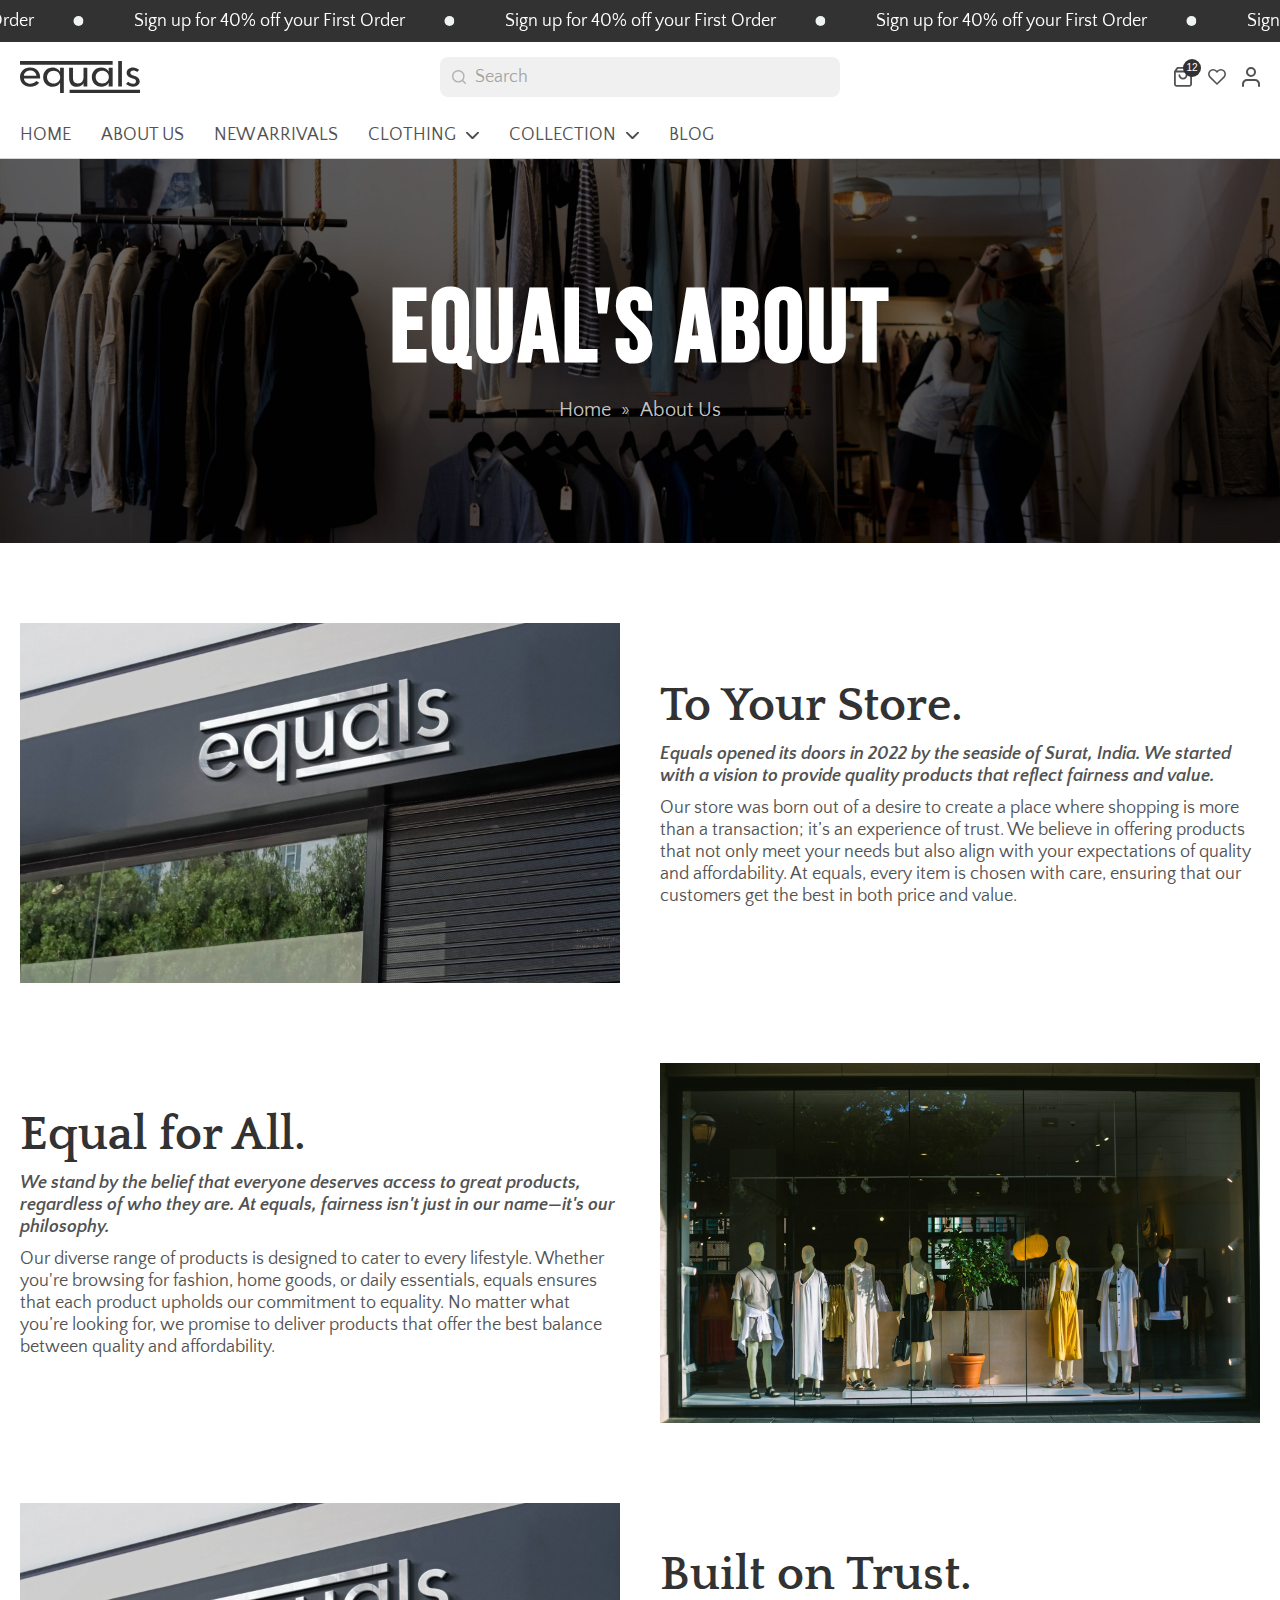
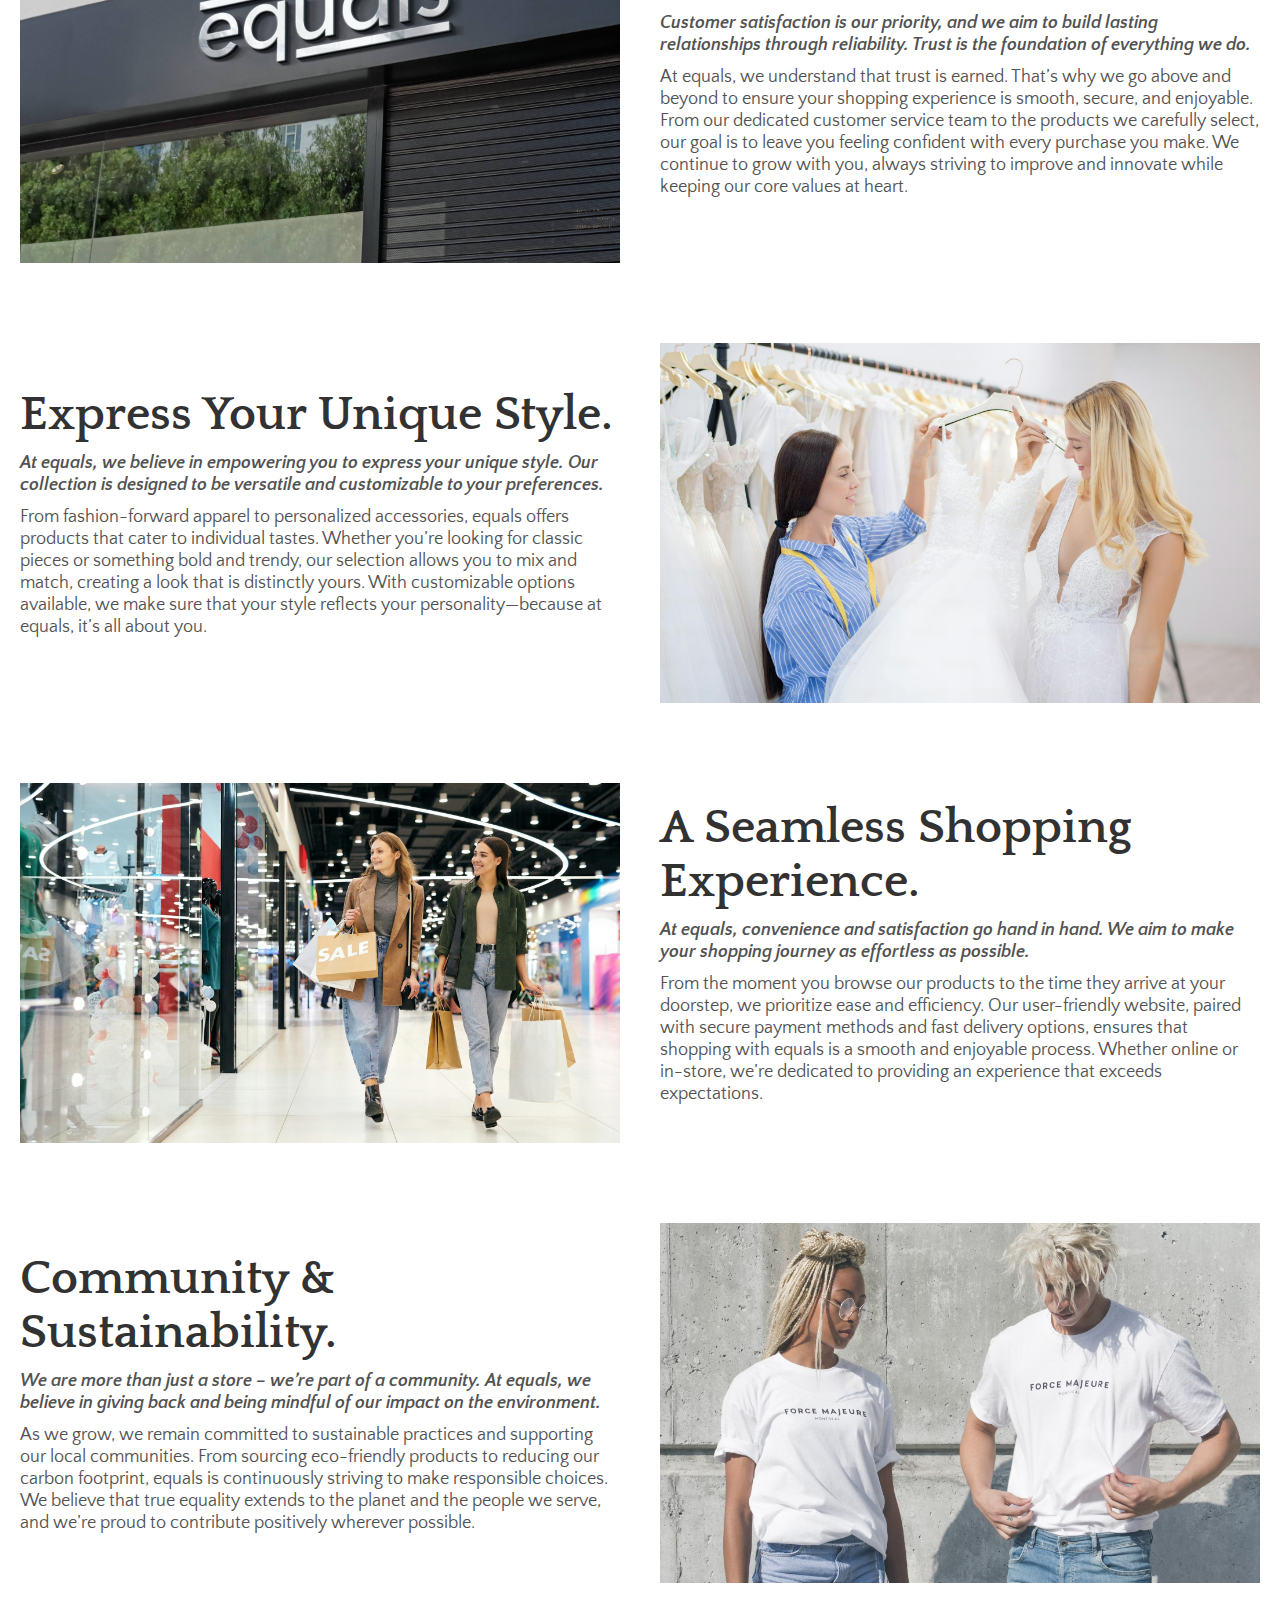
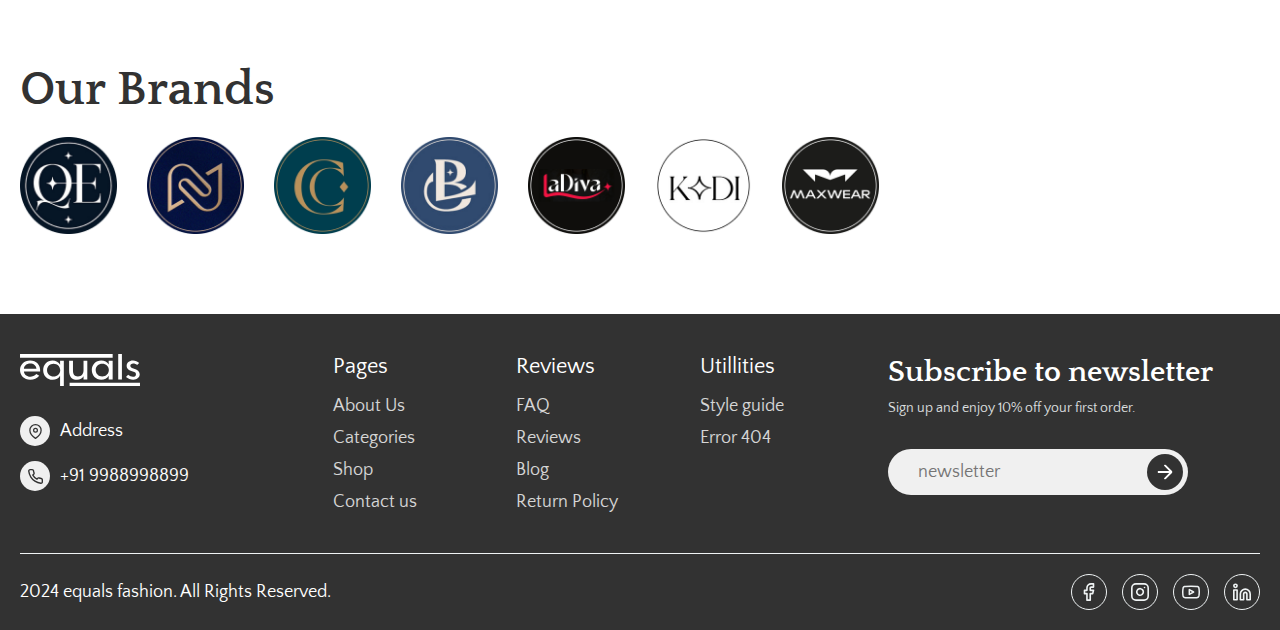
==== commit 7a31c343: "pdp page working, safari scroll" ====
--- a/about-us.html
+++ b/about-us.html
@@ -168,7 +168,7 @@
                   </button>
                 </li>
                 <li class="header-cart-li">
-                  <button class="cart-icons" data-cart-items="12">
+                  <button class="cart-icons active" data-open-popup="#cart-sidebar" data-cart-items="12">
                     <svg
                       width="40"
                       height="44"
@@ -1056,43 +1056,70 @@
     <!-- Footer End -->
 
     <!-- START CART POPUP -->
-     <div id="cart-sidebar" class="sidebar-drawer">
-      <form action="#" class="drawer-wpr">
+    <div id="cart-sidebar" class="sidebar-drawer">
+      <form action="#"  class="drawer-wpr">
         <div class="drawer-header flex justify-between align-center">
           <h6 class="">CART (2)</h6>
-          <div class="close-icons">
+          <div class="close-icons" data-close-popup="#cart-sidebar">
             <svg xmlns="http://www.w3.org/2000/svg" viewBox="0 0 24 24" fill="currentColor"><path d="M10.5859 12L2.79297 4.20706L4.20718 2.79285L12.0001 10.5857L19.793 2.79285L21.2072 4.20706L13.4143 12L21.2072 19.7928L19.793 21.2071L12.0001 13.4142L4.20718 21.2071L2.79297 19.7928L10.5859 12Z"></path></svg>
           </div>
         </div>
-        <div class="drawer-body"> 
-          <div class="empty-cart">
-            <div class="empty-icons">
-              <img src="assets/images/empty-cart.png" alt="">
-            </div>
-            <div class="empty-title">
-              <h5>Nothing in Your Cart?</h5>
-            </div>
-            <div class="empty-desc">
-              That's okay, take your time and browse through our products until you find what you're looking for. 
-            </div>
-            <div class="continue-btn">
-              <a href="#" class="btn btn-fill btn-icons">
-                Continue Shopping
-                <div class="icons"><svg xmlns="http://www.w3.org/2000/svg" viewBox="0 0 24 24" fill="currentColor"><path d="M16.1716 10.9999L10.8076 5.63589L12.2218 4.22168L20 11.9999L12.2218 19.778L10.8076 18.3638L16.1716 12.9999H4V10.9999H16.1716Z"></path></svg></div>
-              </a>
-            </div>
+        <div class="drawer-body">
+          <ul class="cart-dwr-ul">
+            <li class="cart-dwr-li">
+              <div class="cart-dwr-image">
+                <a href="#" class="img-box">
+                  <img src="assets/images/arrival-4.png" alt="" class="img-cover">
+                </a>
+              </div>
+              <div class="cart-dwr-cont">
+                <div class="product-name text-uppercase">
+                  <a href="#">Hummingbird - Vector graphics</a>
+                </div>
+                <div class="product-price flex align-center">
+                  <div class="sell-price">$115.00</div>
+                  <div class="compare-price text-delete">$170.00</div>
+                </div>
+                <div class="pro-more-info flex">
+                  <span data-info-tag="Color">Blue</span>
+                  <span data-info-tag="Size">XL</span>
+                </div>
+                <div class="pro-action flex align-center justify-between">
+                  <div class="pro-qty-wpr"> 
+                    <button class="qty-btn qty-minus">
+                      <svg xmlns="http://www.w3.org/2000/svg" viewBox="0 0 24 24" fill="currentColor"><path d="M5 11V13H19V11H5Z"></path></svg>
+                    </button>
+                    <input type="number" value="1" class="qty-input">
+                    <button class="qty-btn qty-plus">
+                      <svg xmlns="http://www.w3.org/2000/svg" viewBox="0 0 24 24" fill="currentColor"><path d="M11 11V5H13V11H19V13H13V19H11V13H5V11H11Z"></path></svg>
+                    </button> 
+                  </div>
+                  <button class="pro-remove">
+                    <svg xmlns="http://www.w3.org/2000/svg" viewBox="0 0 24 24" fill="currentColor"><path d="M7 4V2H17V4H22V6H20V21C20 21.5523 19.5523 22 19 22H5C4.44772 22 4 21.5523 4 21V6H2V4H7ZM6 6V20H18V6H6ZM9 9H11V17H9V9ZM13 9H15V17H13V9Z"></path></svg>
+                  </button>
+                </div>
+              </div>
+            </li>
+          </ul>
+        </div>
+        <div class="drawer-footer">
+          <div class="cart-dwr-total flex align-center justify-between">
+            <span>Total</span>
+            <span class="price">$358.00</span>
+          </div>
+          <div class="cart-dwr-btn-wpr flex align-center justify-between">
+            <button class="btn continue-shopping" data-close-popup="#cart-sidebar" type="button">Continue shopping</button>
+            <a href="#" class="btn btn-fill btn-icons">
+              Go to checkout
+              <div class="icons"><svg xmlns="http://www.w3.org/2000/svg" viewBox="0 0 24 24" fill="currentColor"><path d="M16.1716 10.9999L10.8076 5.63589L12.2218 4.22168L20 11.9999L12.2218 19.778L10.8076 18.3638L16.1716 12.9999H4V10.9999H16.1716Z"></path></svg></div>
+            </a>
           </div>
         </div>
       </form>
     </div>
     <!-- END CART POPUP -->
 
-    <script
-      src="https://cdnjs.cloudflare.com/ajax/libs/jquery/3.7.1/jquery.min.js"
-      integrity="sha512-v2CJ7UaYy4JwqLDIrZUI/4hqeoQieOmAZNXBeQyjo21dadnwR+8ZaIJVT8EE2iyI61OV8e6M8PP2/4hpQINQ/g=="
-      crossorigin="anonymous"
-      referrerpolicy="no-referrer"
-    ></script>
+    <script src="assets/js/jquery.min.js"></script>
     <!-- Third Party Js -->
     <script src="assets/js/swiper-bundale.min.js"></script> 
 
--- a/assets/css/style.css
+++ b/assets/css/style.css
@@ -172,7 +172,13 @@
   list-style: none;
 }
 
-/* HTML5 display-role reset for older browsers */
+
+body:has(.header-nav.nav-show){
+  position: fixed;
+  width: 100%;
+  top: var(--scroll-top);
+}
+
 
 article,
 aside,
@@ -191,7 +197,7 @@
 html {
   -webkit-text-size-adjust: 100%;
   outline: none;
-  scroll-behavior: smooth;
+  scroll-behavior: auto;
 }
 
 html.flexbox {
@@ -571,6 +577,9 @@
   color: #bbbbbb;
   margin-left: 10px;
 }
+.breadcrumb li *{
+  font: var(--fs2);
+}
 .breadcrumb li > a:hover{
   color: var(--black);
 }
@@ -583,6 +592,39 @@
     left: 150%;
   }
 }
+
+.pagination-wpr span,
+.pagination-wpr a{
+  width: 30px;
+  height: 36px;
+  border-radius: 2px;
+  display: flex;
+  align-items: center;
+  justify-content: center;
+  line-height: 1;
+}
+.pagination-wpr .pagination-btn:hover,
+.pagination-wpr span:hover,
+.pagination-wpr .page-items:not(.disabled) a:hover{
+  background-color: rgba(var(--color-primary-rgb),0.20);
+  /* color: var(--white); */
+}
+.pagination-wpr .page-items.disabled{
+  pointer-events: none;
+}
+.pagination-wpr .pagination-ul{
+  display: flex;
+  align-items: center;
+}
+.pagination-wpr .page-items,
+.pagination-wpr .pagination-btn{
+  margin: 0 4px;
+}
+.pagination-wpr .page-items a.active{
+  background-color: var(--black);
+  color: var(--white);
+}
+
 /* ==========================================================
                   Index Page
 ==========================================================*/
@@ -609,6 +651,335 @@
 /* ==========================================================
                       About Page
 ==========================================================*/
+/* ==========================================================
+                      BLOG ARTICAL Page
+==========================================================*/
+.blog-artical-section{
+  margin-top: -60px;
+  position: relative;
+  /* z-index: 5; */
+}
+.blog-artical-section .container{
+  max-width: 900px;
+}
+.blog-artical-section .artical-wpr{
+  background-color: var(--white);
+  padding: 30px;
+}
+.blog-artical-section .artical-date{ 
+  color: #e60013;
+}
+.blog-artical-section  .title{
+  color: var(--black);
+}
+.blog-artical-section .artical-wpr > :not(:last-child){
+  margin-bottom: 16px;
+}
+.blog-artical-section .artical-wpr .artical-image{
+  padding-bottom: 80%;
+}
+.blog-artical-section .artical-social .social-media{
+  gap: 10px;
+}
+.blog-artical-section .artical-social .social-media a{
+  height: 30px;
+  width: 30px;
+  display: flex;
+  align-items: center;
+  justify-content: center;
+  color: var(--black);
+  border: 1px solid var(--black);
+  padding: 5px;
+  border-radius: 50%;
+}
+.blog-artical-section .artical-social .social-media a:hover{
+  background-color: var(--black);
+  color: var(--white);
+}
+.artical-comment{
+  margin-top: 40px;
+}
+.comment-list .comment-items{
+  padding: 30px 0;
+  font-size: 14px;
+}
+.comment-list .comment-items:not(:last-child){
+  border-bottom: 1px solid var(--border-color);
+}
+.comment-list .comment-items .comment-line{
+  margin-bottom: 15px;
+}
+.comment-list .comment-items .comment-details{
+  gap: 20px;
+}
+.write-comment-box{
+  margin-top: 80px;
+}
+.write-comment-box .heading .title{
+  margin-bottom: 15px;
+}
+.write-comment-box .heading p{
+  font-size: 14px;
+}
+.write-comment-box .heading p a{
+  display: inline-block;
+  text-decoration: underline;
+}
+.write-comment-box .heading p a:hover{
+  text-decoration: none;
+}
+.comment-form {
+  display: flex; 
+  justify-content: space-between;
+  flex-wrap: wrap;
+  gap: 20px;
+  margin-top: 40px;
+}
+.comment-form .form-grp:nth-child(1),
+.comment-form .form-grp:nth-child(2){
+  flex: 1;
+  max-width: 50%;
+}
+.comment-form .form-grp,
+.comment-form .form-grp:nth-child(3){
+  width: 100%;
+}
+.comment-form .form-grp label{
+  margin-bottom: 10px;
+  display: block;
+}
+.comment-form .form-grp textarea{
+  width: 100%;
+  border: 0;
+  padding: 5px 15px;
+  border-radius: 8px;
+  background-color: #F0F0F0; 
+  font: var(--p);
+}
+.comment-form .form-grp .btn{
+  max-width: 150px;
+  width: 100%;
+}
+/* ==========================================================
+                      BLOG ARTICAL Page
+==========================================================*/
+/* ==========================================================
+                      COLLECTION PAGE
+==========================================================*/
+ 
+.collection-wpr .cl-sortfilter {
+  display: flex;
+  align-items: center;
+  justify-content: space-between;
+  /* border-bottom: 1px solid var(--border-color); */
+}
+.collection-wpr .cl-sortfilter .title{
+  color: var(--heading-color);
+}
+ 
+.collection-wpr .sortfilter-wpr{
+  display: flex;
+  align-items: center;
+  gap: 10px;
+}
+.collection-wpr .filer-btn .btn{
+  padding: 0;
+  width: 44px;
+  height: 44px;
+  padding: 9px;
+}
+.sort-wpr select{
+  height: 44px;
+  padding: 2px 36px 2px 16px;
+  border: 1px solid var(--color-primary);
+  border-radius: 8px;
+  font: var(--p);
+  font-weight: 600;
+  background-image: url('data:image/svg+xml,<svg xmlns="http://www.w3.org/2000/svg" viewBox="0 0 24 24" fill="currentColor"><path d="M11.9999 13.1714L16.9497 8.22168L18.3639 9.63589L11.9999 15.9999L5.63599 9.63589L7.0502 8.22168L11.9999 13.1714Z"></path></svg>');
+  background-position: right 8px center;
+  background-repeat: no-repeat;
+  background-size: 20px;
+}
+.cl-filter-value{
+  margin-top: 20px;
+}
+.cl-filter-value .filter-val-ul{
+  gap: 10px;
+  width: 100%;
+}
+.cl-filter-value .filter-val-ul .filter-val-items{
+  background-color: #eeeeee;
+  border: 1px solid var(--border-color);
+  padding: 6px 8px;
+  gap: 4px;
+  border-radius: 4px; 
+  cursor: pointer;
+}
+
+.filter-val-items .remove-btn{
+  max-height: 22px;
+  width: 20px; 
+  border-radius: 0;
+  color: #aaaaaa;
+  padding: 4px;
+  flex-shrink: 0;
+}
+.filter-val-items .remove-btn:hover{
+  color: var(--black); 
+}
+
+.collection-product-wpr {
+  margin-top: 30px;
+}
+.collection-product-wpr .product-grp{
+  display: grid;
+  grid-template-columns: repeat(3, 1fr);
+  gap: 20px;
+}
+ 
+#filter-sidebar .btn {
+  width: 100%;
+  max-width: calc(50% - 8px);
+}
+.filter-dwr-ul .filter-dwr-li:not(:last-child){
+  margin-bottom: 14px;
+}
+.filter-dwr-ul .fltr-title {
+  color: var(--black); 
+  display: flex;
+  align-items: center;
+  justify-content: space-between;
+  width: 100%;
+  font: var(--p);
+  padding: 6px 0;
+}
+.filter-dwr-ul .fltr-title::after {
+  content: '';
+  width: 22px;
+  height: 22px;
+  display: block;
+  background-image: url('data:image/svg+xml,<svg xmlns="http://www.w3.org/2000/svg" viewBox="0 0 24 24" fill="currentColor"><path d="M11.9999 13.1714L16.9497 8.22168L18.3639 9.63589L11.9999 15.9999L5.63599 9.63589L7.0502 8.22168L11.9999 13.1714Z"></path></svg>');
+  background-position: center;
+  background-repeat: no-repeat;
+  background-size: cover;
+  transition: 0.3s;
+}
+.filter-dwr-ul .filter-dwr-li.active .fltr-title::after {
+  transform: rotate(180deg);
+}
+.filter-dwr-ul li:first-child .filter-ul-wpr{
+  overflow: hidden;
+  height: 100%;
+}
+.filter-dwr-ul .filter-ul-wpr{
+  overflow: hidden;
+  height: 0;
+  transition: height 0.3s ease-in-out;
+}
+ 
+.filter-dwr-ul .fltr-grp{
+  padding: 4px;
+}
+.filter-dwr-ul .fltr-grp input[type="checkbox"],
+.filter-dwr-ul .fltr-grp input[type="radio"] {
+  display: none;
+}
+.filter-dwr-ul .fltr-grp label{
+  cursor: pointer;
+}
+.filter-dwr-ul .fltr-grp.radio-grp{
+  display: flex;
+  align-items: center;
+  flex-wrap: wrap;
+  gap: 10px;
+}
+.filter-dwr-ul .fltr-grp label:has(input[type="radio"]) {
+  border: 1px solid #e0e0e0;
+  border-radius: 4px;
+  padding: 6px 10px;
+  display: block;
+  transition: 0.2s;
+  background-color: #fcfcfc;
+}
+.filter-dwr-ul .fltr-grp label:has(input[type="radio"]:checked) {
+  border-color: var(--black);
+  background-color: var(--black);
+  color: var(--white);
+}
+.filter-dwr-ul .fltr-grp.size-radio label{
+  min-width: 70px;
+  text-align: center;
+}
+.filter-dwr-ul .fltr-grp label:has(input[type="checkbox"]){
+  display: flex;
+  align-items: center; 
+  position: relative;
+
+}
+.filter-dwr-ul .fltr-grp label:has(input[type="checkbox"])::before{
+  content: '';
+  width: 20px;
+  height: 20px;
+  border: 1px solid var(--black);
+  display: block;
+  margin-right: 14px; 
+} 
+.filter-dwr-ul .fltr-grp label:has(input[type="checkbox"]:checked)::before{
+  background-image: url('data:image/svg+xml,<svg xmlns="http://www.w3.org/2000/svg" viewBox="0 0 24 24" fill="currentColor"><path d="M9.9997 15.1709L19.1921 5.97852L20.6063 7.39273L9.9997 17.9993L3.63574 11.6354L5.04996 10.2212L9.9997 15.1709Z"></path></svg>');
+  background-position: center;
+  background-repeat: no-repeat;
+  background-size: cover;
+}
+.filter-dwr-ul .fltr-grp label:has(input[type="checkbox"]:checked) *{
+  color: var(--black);
+  font-weight: 600;
+}
+.filter-dwr-ul .fltr-grp label:has(input[type="checkbox"]) .inner-label {
+  flex: 1;
+  display: flex;
+  justify-content: space-between;
+  gap: 1px;
+}
+.filter-dwr-ul .fltr-grp.checkbox-ul li:not(:last-child){
+  margin-bottom: 10px;
+}
+.filter-dwr-ul .fltr-grp.color-radio label:has(input[type="radio"]){
+  width: 38px;
+  height: 38px;
+  border-radius: 50px;
+  border-color: transparent;
+  background-color: var(--label-color);
+  position: relative;
+  transition: 0.2s; 
+  overflow: hidden;
+  border-width: 2px;
+}  
+.filter-dwr-ul .fltr-grp.color-radio label:has(input[type="radio"]:checked){ 
+  border-color: var(--black);
+  background-color: transparent;
+}
+.filter-dwr-ul .fltr-grp.color-radio label:has(input[type="radio"])::after {
+  content: '';
+  width: 38px;
+  height: 38px;
+  position: absolute;
+  top: 50%;
+  left: 50%;
+  transform: translate(-50%,-50%);
+  background-color: var(--label-color);
+  transition: 0.2s;
+  border-radius: 50%;
+}
+.filter-dwr-ul .fltr-grp.color-radio label:has(input[type="radio"]:checked)::after{  
+  width: 32px;
+  height: 32px;
+}
+
+/* ==========================================================
+                      COLLECTION PAGE
+==========================================================*/
+
+ 
 
 /* ==========================================================
                   SIDEBAR DRAWER
@@ -684,6 +1055,7 @@
 .drawer-wpr .drawer-footer{
   padding: 16px;
   border-top: 1px solid var(--border-color);
+  box-shadow: rgba(0, 0, 0, 0.16) 0px 10px 36px 0px, rgba(0, 0, 0, 0.06) 0px 0px 0px 1px;
 }
 .drawer-wpr .drawer-body::-webkit-scrollbar {
   width: 6px;
@@ -710,6 +1082,9 @@
   .section-headding {
     margin-bottom: 20px;
   } 
+  .collection-product-wpr .product-grp{
+    grid-template-columns: repeat(3, 1fr);
+  }
 }
 @media screen and (max-width:991px) {
   :root { 
@@ -718,6 +1093,7 @@
   .main-section {
     margin: 60px 0;
   } 
+  .collection-product-wpr .product-grp,
   .best-selling-wpr .selling-product-grid { 
     grid-template-columns: repeat(2, 1fr); 
   }
@@ -755,6 +1131,7 @@
   /* .section-headding .headding-name{
     font:var(--h3)
   } */
+  .collection-product-wpr .product-grp,
   .best-selling-wpr .selling-product-grid { 
     gap: 30px 20px; 
   }
@@ -763,6 +1140,12 @@
   }
   .drawer-wpr { 
     width: min(100%, 440px);
+  }
+  .blog-artical-section {
+    margin-top: 20px;
+  }
+  .blog-artical-section .artical-wpr{
+    padding: 0 0 30px 0;
   }
 }
 @media screen and (max-width:575px) { 
@@ -797,6 +1180,7 @@
   .section-headding {
     margin-bottom: 20px;
   }
+  .collection-product-wpr .product-grp,
   .best-selling-wpr .selling-product-grid { 
     grid-template-columns: repeat(2, 1fr);
     gap: 20px 10px; 
@@ -807,6 +1191,31 @@
   .drawer-wpr{
     width: 100%;
   }
-  
+  .comment-list .comment-items {
+    padding: 20px 0;
+  }
+  .write-comment-box {
+    margin-top: 20px;
+  }
+  .comment-form {
+    gap: 14px;
+    margin-top: 20px;
+  }
+  .comment-form .form-grp:nth-child(1), .comment-form .form-grp:nth-child(2) {
+    flex: inherit;
+    max-width: 100%;
+  }   
+  .filter-dwr-btn-wpr {
+    gap: 10px 0;
+  } 
+}
+@media screen and (max-width: 480px) {
+  #filter-sidebar .btn { 
+      max-width: 100%;
+  }   
+  .collection-product-wpr .product-grp,
+  .best-selling-wpr .selling-product-grid { 
+    grid-template-columns: repeat(1, 1fr); 
+  }
 }
  --- a/assets/css/header.css
+++ b/assets/css/header.css
@@ -1,12 +1,13 @@
-.announcement-header{
+.announcement-header {
     background-color: var(--color-primary);
-    color:var(--white);
+    color: var(--white);
     padding: 10px 0;
     overflow: hidden;
 
 }
-.announcement-bar .swiper-slide{
-    padding: 0 30px;  
+
+.announcement-bar .swiper-slide {
+    padding: 0 30px;
     display: flex;
     justify-content: center;
     align-items: center;
@@ -15,6 +16,7 @@
     overflow: hidden;
     padding: 0 50px;
 }
+
 .announcement-bar .swiper-slide::after {
     content: '';
     position: absolute;
@@ -23,17 +25,17 @@
     transform: translateY(-50%);
     height: 10px;
     width: 10px;
-    border-radius:50%;
+    border-radius: 50%;
     background-color: var(--color-secondary);
 }
 
-.announcement-bar .swiper-wrapper{
-    -webkit-transition-timing-function:linear!important;
-    transition-timing-function:linear!important; 
+.announcement-bar .swiper-wrapper {
+    -webkit-transition-timing-function: linear !important;
+    transition-timing-function: linear !important;
     position: relative;
 }
 
-header{
+header {
     position: sticky;
     top: 0;
     z-index: 5;
@@ -42,22 +44,24 @@
 
 }
 
-.main-header-wpr .top-header{
+.main-header-wpr .top-header {
     justify-content: space-between;
     gap: 10px;
-    padding:15px 0;
-}
+    padding: 15px 0;
+}
+
 .top-header .header-right-btn,
 .top-header .header-search,
-.top-header .header-logo{
+.top-header .header-logo {
     flex: 1;
 }
-.top-header .header-logo h1{
+
+.top-header .header-logo h1 {
     max-width: 120px;
     color: var(--color-primary);
 }
 
-.header-search-form{
+.header-search-form {
     width: 100%;
     max-width: 400px;
     margin: 0 auto;
@@ -65,14 +69,16 @@
     overflow: hidden;
 }
 
-.header-search-form input{
-    padding:5px 35px; 
-}
-.header-search-form input::placeholder{
+.header-search-form input {
+    padding: 5px 35px;
+}
+
+.header-search-form input::placeholder {
     color: var(--color-primary);
     opacity: 0.4;
 }
-.header-search-form .search-icons{
+
+.header-search-form .search-icons {
     height: 14px;
     width: 14px;
     position: absolute;
@@ -81,54 +87,59 @@
     transform: translateY(-50%);
     opacity: 0.4;
 }
-.header-search-form .search-clr-iocns{
+
+.header-search-form .search-clr-iocns {
     height: 18px;
-    width: 18px; 
+    width: 18px;
     position: absolute;
     top: 50%;
     right: -50px;
     transform: translateY(-50%);
     border-radius: 50%;
-    transition:all 0.2s ease-in-out;
+    transition: all 0.2s ease-in-out;
     padding: 2px;
 }
 
-.header-search-form .search-clr-iocns:hover{
+.header-search-form .search-clr-iocns:hover {
     background-color: var(--color-primary);
     color: #fff;
 }
-.header-search-form:has(input:focus) .search-icons{
+
+.header-search-form:has(input:focus) .search-icons {
     opacity: 1;
 }
-.header-search-form:has(input:focus) .search-clr-iocns{
+
+.header-search-form:has(input:focus) .search-clr-iocns {
     right: 12px;
 }
+
 .top-header .header-right-btn,
 .right-icons-wpr {
     gap: 16px;
 }
 
 .right-icons-wpr li button,
-.right-icons-wpr li a{
+.right-icons-wpr li a {
     height: 18px;
     width: 18px;
     display: flex;
     align-items: center;
-    justify-content: center; 
+    justify-content: center;
     position: relative;
     color: currentColor;
-    transition:all 0.2s ease-in-out;
-}
+    transition: all 0.2s ease-in-out;
+}
+
 /* .right-icons-wpr li button svg,
 .right-icons-wpr li a svg{
     opacity: 0.8;
 } */
 .right-icons-wpr li button:hover,
-.right-icons-wpr li a:hover{ 
+.right-icons-wpr li a:hover {
     color: var(--hover-color);
 }
 
-.right-icons-wpr li .cart-icons::after{
+.right-icons-wpr li .cart-icons::after {
     content: attr(data-cart-items);
     position: absolute;
     top: -9px;
@@ -144,7 +155,32 @@
     display: flex;
     align-items: center;
     justify-content: center;
-}
+    opacity: 0;
+    transition: all 0.2s ease-in-out;
+
+}
+.right-icons-wpr li .cart-icons.active svg{
+    animation: 0.8s cartAnimation linear infinite;
+}
+.right-icons-wpr li .cart-icons.active:hover svg{
+    animation: none;
+}
+.right-icons-wpr li .cart-icons.active::after{
+    opacity: 1;
+}
+
+@keyframes cartAnimation {
+    0% { 
+        opacity: 0.6;
+    } 
+    50% { 
+        opacity: 1;
+    }
+    100% { 
+        opacity: 0.6;
+    }
+}
+
 /* Nav Css */
 /* .header-nav{
     border-bottom: 1px solid var(--border-color);
@@ -153,19 +189,23 @@
     display: flex;
     align-items: center;
 }
-.header-nav .main-nav-ul > .nav-items:has(.inner-menu.sub-menu){
+
+.header-nav .main-nav-ul>.nav-items:has(.inner-menu.sub-menu) {
     position: relative;
 }
-.header-nav .main-nav-ul > .nav-items:not(:last-child){
+
+.header-nav .main-nav-ul>.nav-items:not(:last-child) {
     margin-right: 30px;
 }
-.header-nav .nav-items > a{
+
+.header-nav .nav-items>a {
     padding: 12px 0;
     font-weight: 500;
     position: relative;
     text-transform: uppercase;
 }
-.header-nav .nav-items > a::before{
+
+.header-nav .nav-items>a::before {
     content: '';
     height: 2px;
     width: 0;
@@ -176,22 +216,27 @@
     transform: translateX(-50%);
     background-color: var(--color-primary);
 }
-.header-nav .nav-items:has(.inner-menu) > a::before{
+
+.header-nav .nav-items:has(.inner-menu)>a::before {
     display: none;
 }
-.header-nav .nav-items > a:hover::before{
+
+.header-nav .nav-items>a:hover::before {
     width: 50%;
 }
-.header-nav .nav-items a:hover{
-    color: var(--hover-color); 
+
+.header-nav .nav-items a:hover {
+    color: var(--hover-color);
     /* color: #070707; */
 }
-.header-nav .nav-items:has(.inner-menu) > a {
+
+.header-nav .nav-items:has(.inner-menu)>a {
     display: flex;
     align-items: center;
     justify-content: center;
 }
-.header-nav .nav-items:has(.inner-menu) > a::after{
+
+.header-nav .nav-items:has(.inner-menu)>a::after {
     content: '';
     width: 13px;
     height: 7px;
@@ -200,159 +245,188 @@
     background-repeat: no-repeat;
     background-color: transparent;
     background-size: cover;
-    transition:all 0.3s ease-in-out;
+    transition: all 0.3s ease-in-out;
     margin-left: 10px;
     opacity: 0.7;
 }
-.header-nav .nav-items:hover > a::after{
+
+.header-nav .nav-items:hover>a::after {
     transform: rotate(180deg);
 }
 
-.inner-menu{
+.inner-menu {
     position: absolute;
     top: calc(100% + 50px);
-    left: 0; 
+    left: 0;
     visibility: hidden;
     opacity: 0;
-    transition:all 0.3s ease-in-out;
+    transition: all 0.3s ease-in-out;
     background-color: var(--white);
     z-index: 5;
-    width: 100%; 
-}
-.sub-menu{
+    width: 100%;
+}
+
+.sub-menu {
     padding: 5px;
     border: 1px solid var(--border-color);
     border-radius: 4px;
     min-width: 180px;
     visibility: hidden;
     opacity: 0;
-} 
-.header-nav .nav-items:hover .inner-menu{
+}
+
+.header-nav .nav-items:hover .inner-menu {
     top: calc(100% + 1px);
     visibility: visible;
-    opacity: 1; 
-}
-.inner-menu.sub-menu a{
-    padding: 5px 10px; 
-}
+    opacity: 1;
+}
+
+.inner-menu.sub-menu a {
+    padding: 5px 10px;
+}
+
 /* .inner-menu a:hover{
     font-weight: 500;
 } */
 
-.right-icons-wpr .header-search-li{
+.right-icons-wpr .header-search-li {
     display: none;
 }
-.mobile-header-search{
+
+.mobile-header-search {
     display: none;
 }
+
 .mg-menu-container {
     padding: 20px;
 }
-.mg-menu-wpr .mg-list-main{ 
+
+.mg-menu-wpr .mg-list-main {
     max-width: calc(100% - 290px);
     display: flex;
-    flex-wrap: wrap;  
-    gap: 40px; 
-} 
+    flex-wrap: wrap;
+    gap: 40px;
+}
+
 /* .mg-menu-wpr .mg-list-main:has(.mg-links-wpr:not([class*="column-"])) { */
-.mg-links-wpr.column-2{
+.mg-links-wpr.column-2 {
     columns: 2;
-    column-gap: 40px;    
-}
+    column-gap: 40px;
+}
+
 .mg-list-main .mg-list-heading {
     margin-bottom: 15px;
 }
-.mg-list-main .mg-list-heading p{
-    font:var(--fs2); 
+
+.mg-list-main .mg-list-heading p {
+    font: var(--fs2);
     color: var(--color-primary);
 }
+
 .mg-menu-wpr .mg-preview-block {
     max-width: 250px;
     margin-left: 40px;
     width: 100%;
 }
-.mg-link-ul li{
+
+.mg-link-ul li {
     padding: 0 2px;
 }
-.mg-link-ul li a{
+
+.mg-link-ul li a {
     padding: 6px 0;
     /* min-width: 160px; */
 }
-.mg-link-ul li a::first-letter{
+
+.mg-link-ul li a::first-letter {
     text-transform: uppercase;
 }
-.mg-preview-img{
+
+.mg-preview-img {
     position: relative;
     padding-bottom: 130%;
 }
-.mg-preview-img .mg-preview-label{
+
+.mg-preview-img .mg-preview-label {
     position: absolute;
     top: 50%;
     left: 0;
     transform: translateY(-50%);
-    width: 100%; 
+    width: 100%;
     display: flex;
     align-items: center;
     justify-content: center;
-    background: rgba(0, 0, 0, 0.50); 
-    backdrop-filter: blur( 1px );
-    -webkit-backdrop-filter: blur( 1px ); 
+    background: rgba(0, 0, 0, 0.50);
+    backdrop-filter: blur(1px);
+    -webkit-backdrop-filter: blur(1px);
     color: var(--white);
     font-weight: 600;
     padding: 10px 5px;
 }
- 
+
 
 @media screen and (max-width:1140px) {
     .mg-menu-wpr .mg-preview-block {
         max-width: 230px;
-        margin-left: 30px; 
-    }
-    .mg-menu-wpr .mg-list-main{ 
-        max-width: calc(100% - 260px);   
-        gap: 30px; 
-    } 
-    .mg-links-wpr.column-2 { 
+        margin-left: 30px;
+    }
+
+    .mg-menu-wpr .mg-list-main {
+        max-width: calc(100% - 260px);
+        gap: 30px;
+    }
+
+    .mg-links-wpr.column-2 {
         column-gap: 30px;
-    } 
+    }
 }
 
 @media screen and (max-width:1024px) {
     .mg-menu-wpr .mg-preview-block {
         max-width: 220px;
-        margin-left: 20px; 
-    }
-    .mg-menu-wpr .mg-list-main{ 
-        max-width: calc(100% - 240px);   
-        gap: 20px; 
-    } 
-    .mg-links-wpr.column-2 { 
+        margin-left: 20px;
+    }
+
+    .mg-menu-wpr .mg-list-main {
+        max-width: calc(100% - 240px);
+        gap: 20px;
+    }
+
+    .mg-links-wpr.column-2 {
         column-gap: 20px;
-    } 
-}
+    }
+}
+
 @media screen and (max-width:991px) {
     .mg-menu-wpr .mg-preview-block {
         display: none;
     }
-    .mg-menu-wpr .mg-list-main{ 
+
+    .mg-menu-wpr .mg-list-main {
         max-width: 100%;
-    } 
-}
-@media screen and (max-width:767px) { 
+    }
+}
+
+@media screen and (max-width:767px) {
+
     .top-header .header-logo,
-    .top-header .header-right-btn{
+    .top-header .header-right-btn {
         flex: inherit;
         max-width: 140px;
     }
-    .header-search-form { 
-        max-width: min(280px, 80%); 
-    }
+
+    .header-search-form {
+        max-width: min(280px, 80%);
+    }
+
     .top-header .header-logo h1 {
-        max-width: 100px; 
-    }
-    .right-icons-wpr .header-account-li{
+        max-width: 100px;
+    }
+
+    .right-icons-wpr .header-account-li {
         display: none;
     }
+
     /* Mobile nav */
     .menu-icons {
         width: 20px;
@@ -360,11 +434,11 @@
         display: flex;
         align-items: center;
         justify-content: center;
-        color: var(--text-color);  
-        border-radius: 50%;   
-    } 
-    
-    .menu-icons button{
+        color: var(--text-color);
+        border-radius: 50%;
+    }
+
+    .menu-icons button {
         --heightIcon: 12px;
         --widthLine: 20px;
         --heightLine: 2px;
@@ -372,10 +446,11 @@
         --rotation: 45deg;
         --translateY: calc(var(--heightIcon) / 2);
         --translateX: 0;
-        position: relative; 
+        position: relative;
         width: var(--widthLine);
         height: var(--heightIcon);
     }
+
     .menu-icons button .line {
         display: block;
         background: var(--text-color);
@@ -386,9 +461,11 @@
         border-radius: 3px;
         transition: all 0.4s;
     }
-    .menu-icons.active button .line{
+
+    .menu-icons.active button .line {
         background-color: var(--hover-color);
     }
+
     .menu-icons button .line.line-1 {
         top: 0;
     }
@@ -396,18 +473,23 @@
     .menu-icons button .line.line-2 {
         top: 50%;
     }
+
     .menu-icons button .line.line-3 {
         top: 100%;
     }
+
     .menu-icons.active .line-1 {
         transform: translateY(var(--translateY)) translateX(var(--translateX)) rotate(var(--rotation));
     }
+
     .menu-icons.active .line-2 {
         opacity: 0;
     }
+
     .menu-icons.active .line-3 {
         transform: translateY(calc(var(--translateY) * -1)) translateX(var(--translateX)) rotate(calc(var(--rotation) * -1));
-    } 
+    }
+
     .header-nav {
         position: fixed;
         top: 0;
@@ -417,108 +499,128 @@
         z-index: 9999;
         opacity: 0;
         visibility: hidden;
-        transition: 0.4s;  
+        transition: 0.4s;
         background-color: rgba(0, 0, 0, 0.377);
 
     }
+
     .header-nav nav {
         position: absolute;
         top: 0;
         left: -200%;
         height: 100vh;
-        width: min(100%, 360px);    
-        background: var(--white);   
-        transition: 0.4s;  
+        width: min(100%, 360px);
+        background: var(--white);
+        transition: 0.4s;
         opacity: 0;
         visibility: hidden;
-        z-index: 9999; 
-    }
+        z-index: 9999;
+    }
+
     .header-nav.nav-show,
-    .nav-show nav{ 
-        left: 0; 
+    .nav-show nav {
+        left: 0;
         opacity: 1;
         visibility: visible;
         border-radius: 0;
-    }  
+    }
+
     .header-nav .nav-wpr::-webkit-scrollbar {
         border-radius: 10px;
         width: 6px;
     }
-     
-    .header-nav .nav-wpr{
+
+    .header-nav .nav-wpr {
         display: flex;
         flex-direction: column;
         height: 100%;
         position: relative;
         overflow: hidden;
     }
-    .header-nav .main-nav-ul{
-        display: block; 
+
+    .header-nav .main-nav-ul {
+        display: block;
         padding: 0;
         flex: 1;
         overflow-y: auto;
     }
-     
-    .header-nav .main-nav-ul > .nav-items:not(:last-child){
+
+    .header-nav .main-nav-ul>.nav-items:not(:last-child) {
         margin-right: 0;
-    }    
+    }
+
     /* .header-nav .nav-items a:hover {
         color: currentColor; 
     } */
-    .header-nav .nav-items:hover > a .icons {
+    .header-nav .nav-items:hover>a .icons {
         transform: none;
-    } 
-    .header-nav .nav-items > a:has(.icons) { 
+    }
+
+    .header-nav .nav-items>a:has(.icons) {
         justify-content: space-between;
-    } 
-    .header-nav .nav-items > a::before {
+    }
+
+    .header-nav .nav-items>a::before {
         display: none;
     }
-    .header-nav .nav-items > a {
-        padding: 10px 20px; 
-        border-radius: 0; 
-    } 
-    .header-nav .nav-items:has(.inner-menu) a::after{
+
+    .header-nav .nav-items>a {
+        padding: 10px 20px;
+        border-radius: 0;
+    }
+
+    .header-nav .nav-items:has(.inner-menu) a::after {
         transform: rotate(-90deg) !important;
         margin: 0;
         width: 9px;
         height: 5px;
-    } 
-    .mob-nav-logo-search .nav-logo { 
+    }
+
+    .mob-nav-logo-search .nav-logo {
         flex: 1;
-    }   
+    }
+
     .mob-nav-logo-search {
         padding: 15px 20px;
         border-bottom: 2px solid var(--color-primary);
-    } 
-    .mob-nav-logo-search .nav-logo a{
+    }
+
+    .mob-nav-logo-search .nav-logo a {
         color: var(--color-primary);
         margin: 0 auto;
         height: 40px;
-    } 
-    .mob-nav-logo-search .nav-logo a svg{
+    }
+
+    .mob-nav-logo-search .nav-logo a svg {
         max-height: 100%;
         max-width: 100%;
         width: auto;
     }
-    .mob-nav-logo-search .nav-search{
+
+    .mob-nav-logo-search .nav-search {
         display: none;
-    }  
-    .mob-nav-close{
+    }
+
+    .mob-nav-close {
         margin-left: 10px;
     }
-    .header-nav .main-nav-ul > .nav-items:has(.inner-menu.open) > a{
+
+    .header-nav .main-nav-ul>.nav-items:has(.inner-menu.open)>a {
         background-color: var(--color-secondary);
     }
-    .header-nav .main-nav-ul > .nav-items{
+
+    .header-nav .main-nav-ul>.nav-items {
         position: static;
     }
+
     .header-nav .nav-items:hover .inner-menu {
-        top: 0; 
-    }
-    .header-nav .nav-items:has(.inner-menu) > a {
+        top: 0;
+    }
+
+    .header-nav .nav-items:has(.inner-menu)>a {
         justify-content: space-between;
     }
+
     .mg-list-items .mg-links-wpr,
     .inner-menu {
         position: absolute;
@@ -527,94 +629,109 @@
         padding: 0;
         border: 0;
         border-radius: 0;
-        width: 100%; 
+        width: 100%;
         height: 100%;
         visibility: visible;
         opacity: 1;
         transition: all 0.3s ease-in-out;
         background-color: var(--white);
         z-index: 5;
-        display: flex; 
+        display: flex;
         flex-direction: column;
         /* pointer-events: visible; */
     }
-     
+
     .mg-list-items .mg-links-wpr.open,
     .inner-menu.open {
         left: 0;
     }
+
     .mg-link-ul li a,
-    .inner-menu .sub-nav-items a{
-        padding: 10px 20px; 
-    }
-   
-    .header-nav .main-nav-ul > .nav-items,
+    .inner-menu .sub-nav-items a {
+        padding: 10px 20px;
+    }
+
+    .header-nav .main-nav-ul>.nav-items,
     .inner-menu a,
     .mg-list-items {
         border-bottom: 1px solid var(--border-color);
     }
-    .inside-menu-heading{
+
+    .inside-menu-heading {
         padding: 15px 20px;
         border-bottom: 2px solid var(--color-primary);
     }
-    .inside-menu-heading .in-menu-wpr{
+
+    .inside-menu-heading .in-menu-wpr {
         height: 40px;
         color: var(--color-primary);
     }
-    .inside-menu-heading .in-menu-wpr .icons{
+
+    .inside-menu-heading .in-menu-wpr .icons {
         width: 30px;
         height: 100%;
         margin: 0 10px 0 -10px;
         padding: 2px;
         opacity: 0.8;
     }
-    .inside-menu-heading .in-menu-wpr .icons:hover{
+
+    .inside-menu-heading .in-menu-wpr .icons:hover {
         opacity: 1;
     }
-    .inside-menu-heading .in-menu-wpr .nav-heading-name{
+
+    .inside-menu-heading .in-menu-wpr .nav-heading-name {
         flex: 1;
         font: var(--fs2);
     }
+
     .mg-links-wpr .mg-link-ul,
-    .sub-nav-ul{
+    .sub-nav-ul {
         padding: 0;
-        flex:1;
+        flex: 1;
         overflow-y: auto;
     }
-    .mg-menu-container{
+
+    .mg-menu-container {
         padding: 0;
         display: flex;
         flex-direction: column;
         flex: 1;
     }
-    .mg-menu-wpr{
+
+    .mg-menu-wpr {
         display: block;
         flex: 1;
         overflow-y: auto;
     }
-    .mg-menu-wpr .mg-list-main{
-        display: block; 
-    }
+
+    .mg-menu-wpr .mg-list-main {
+        display: block;
+    }
+
     .mg-links-wpr.column-2 {
-        columns: 1; 
-    }
-    .header-nav .main-nav-ul > .nav-items:has(.inner-menu.sub-menu) {
+        columns: 1;
+    }
+
+    .header-nav .main-nav-ul>.nav-items:has(.inner-menu.sub-menu) {
         position: static;
     }
+
     .mg-list-main .mg-list-heading {
         margin: 0;
-        padding: 10px 20px; 
-        text-transform: uppercase;  
+        padding: 10px 20px;
+        text-transform: uppercase;
         display: flex;
-        align-items: center; 
+        align-items: center;
         cursor: pointer;
     }
-    .mg-list-main .mg-list-heading p{
+
+    .mg-list-main .mg-list-heading p {
         flex: 1;
         padding-right: 10px;
         color: var(--text-color);
-        font:var(--p);
-    }
+        font: var(--p);
+    }
+
     .mg-list-main .mg-list-heading:has(+ .mg-links-wpr)::after {
         content: '';
         width: 9px;
@@ -628,36 +745,42 @@
         transform: rotate(-90deg);
         opacity: 0.7;
     }
+
     .mg-link-ul li {
         padding: 0;
     }
+
     /* .header-nav .main-nav-ul > .nav-items:has(.inner-menu[area-inner-open="true"]){
         pointer-events: none;
     } */
-     body:has(.header-nav.nav-show){
+    body:has(.header-nav.nav-show) {
         overflow: hidden;
-     }
-}
-
-@media screen and (max-width:575px) { 
-    .main-header-wpr .top-header { 
-        gap: 6px;  
-    } 
+    }
+}
+
+@media screen and (max-width:575px) {
+    .main-header-wpr .top-header {
+        gap: 6px;
+    }
+
     .top-header .header-logo,
-    .top-header .header-right-btn{
-        flex: 1; 
+    .top-header .header-right-btn {
+        flex: 1;
         max-width: 100%;
     }
-    
+
     .top-header .header-logo h1 {
-        max-width: 90px; 
-    }
-    .right-icons-wpr .header-account-li{
+        max-width: 90px;
+    }
+
+    .right-icons-wpr .header-account-li {
         display: none;
-    } 
-    .right-icons-wpr .header-search-li{
+    }
+
+    .right-icons-wpr .header-search-li {
         display: block;
     }
+
     .top-header .header-search {
         width: 100%;
         flex: auto;
@@ -671,26 +794,31 @@
         visibility: hidden;
         opacity: 0;
     }
-    .top-header .header-search.open{ 
+
+    .top-header .header-search.open {
         visibility: visible;
         opacity: 1;
         display: block;
         z-index: 5;
-        animation:0.2s  headerSearch linear;
-    }
-    body:has(.header-search.open){
+        animation: 0.2s headerSearch linear;
+    }
+
+    body:has(.header-search.open) {
         overflow: hidden;
-     }
+    }
+
     @keyframes headerSearch {
         0% {
             visibility: hidden;
             opacity: 0;
         }
+
         100% {
             visibility: visible;
             opacity: 1;
         }
     }
+
     .top-header .header-search::after {
         content: '';
         position: absolute;
@@ -698,26 +826,31 @@
         left: 0;
         width: 100%;
         height: calc(100vh - var(--header-height, 96px));
-        background: rgba(145, 145, 145, 0.5); 
+        background: rgba(145, 145, 145, 0.5);
         backdrop-filter: blur(4px);
-        -webkit-backdrop-filter: blur(4px);  
-    }
+        -webkit-backdrop-filter: blur(4px);
+    }
+
     .top-header .header-search.open::after {
         visibility: visible;
         opacity: 1;
         z-index: 2;
-    } 
-    .header-nav .nav-wpr{
+    }
+
+    .header-nav .nav-wpr {
         transition: 0.3s;
     }
-    .header-nav.serch-open .nav-wpr{
+
+    .header-nav.serch-open .nav-wpr {
         scale: 0;
-    } 
-    .mob-nav-logo-search .nav-search{
+    }
+
+    .mob-nav-logo-search .nav-search {
         display: block;
         margin-top: 10px;
     }
-    .header-search-form-wpr{
+
+    .header-search-form-wpr {
         position: relative;
         z-index: 5;
         top: 30px;
@@ -727,28 +860,33 @@
         visibility: hidden;
         opacity: 0;
     }
-    .header-search.open .header-search-form-wpr{
-        animation:0.2s searchForm forwards;
+
+    .header-search.open .header-search-form-wpr {
+        animation: 0.2s searchForm forwards;
         animation-delay: 0.3s;
-     }
+    }
+
     @keyframes searchForm {
         0% {
             visibility: hidden;
             opacity: 0;
             top: 30px;
         }
+
         100% {
             visibility: visible;
             opacity: 1;
             top: 0px;
         }
     }
-    .header-search-form{
-        max-width: 100%; 
-    }
-}   
-@media screen and (max-width:480px) { 
+
+    .header-search-form {
+        max-width: 100%;
+    }
+}
+
+@media screen and (max-width:480px) {
     .header-nav nav {
-        width:100%;  
+        width: 100%;
     }
 }--- a/assets/css/hero-banner.css
+++ b/assets/css/hero-banner.css
@@ -118,11 +118,17 @@
     color: var(--white);
     letter-spacing: 3px;
 }
+.sm-banner-wpr .breadcrumb-section{
+    margin-top: 16px;
+}
 .sm-banner-wpr .breadcrumb{
-    color: #e0e0e0;
-}
+    color: #c5c5c5;
+    justify-content: center;
+    /* font-size: 16px; */
+}
+ 
 .sm-banner-wpr .breadcrumb li > a:hover{
-    color: var(--black);
+    color: var(--white);
   }
 @media screen and (max-width:1280px) { 
     .banner-content .heading h2 {
